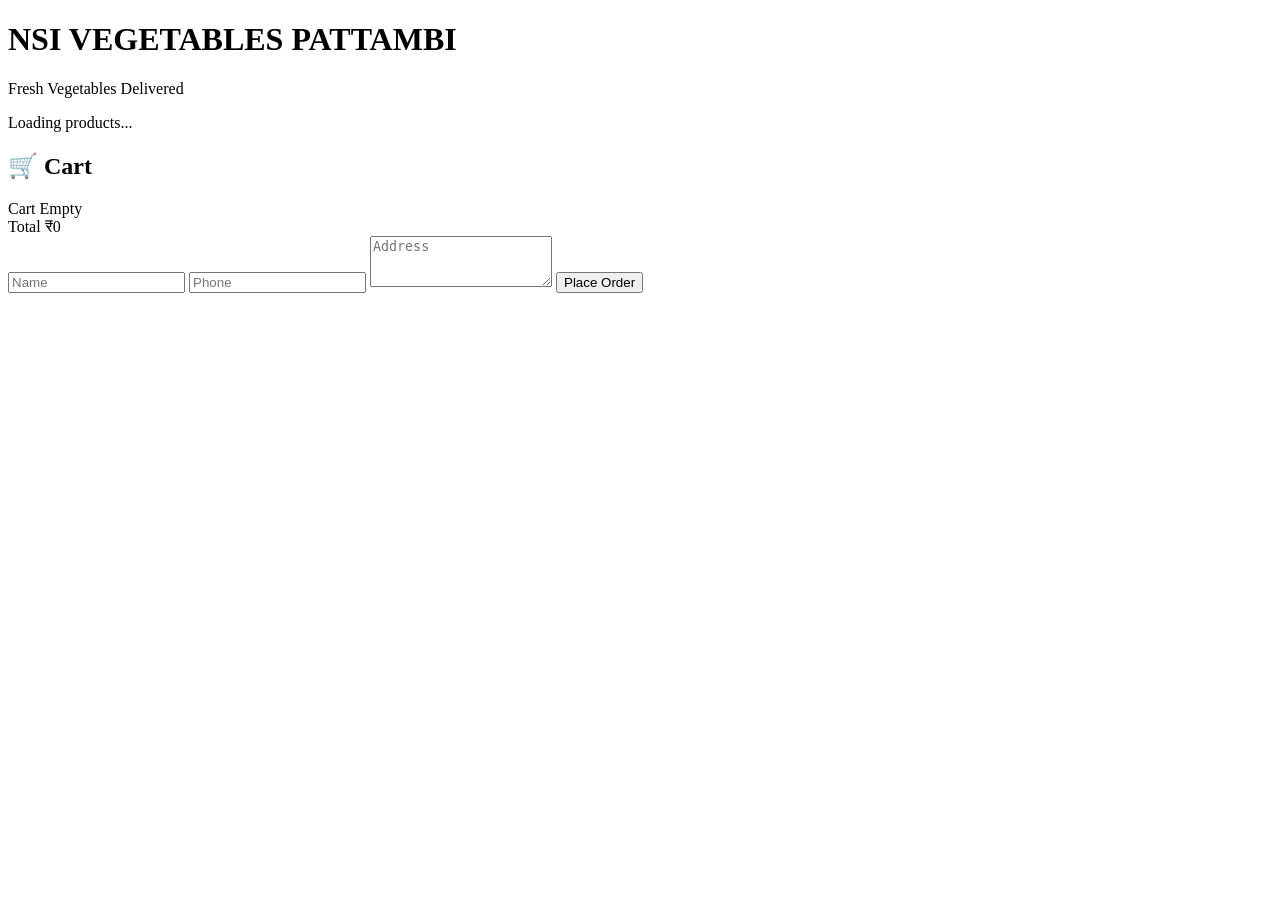
==== index.html @ 3c938698 "Update index.html" ====
<!DOCTYPE html>
<html lang="ml">
<head>
    <meta charset="UTF-8">
    <meta name="viewport" content="width=device-width, initial-scale=1.0">
    <title>NSI VEGETABLES</title>
    <link rel="stylesheet" href="style.css">
</head>
<body>

    <div class="header">
        <h1>NSI VEGETABLES PATTAMBI</h1>
        <p>Fresh Vegetables Delivered</p>
    </div>

    <div class="container">
        <div class="products-section">
            <div id="products">Loading products...</div>
        </div>

        <div class="cart-section">
            <h2>🛒 Cart</h2>
            <div id="cart-items">Cart Empty</div>
            <div class="cart-total" id="cart-total">Total ₹0</div>

            <div class="order-form">
                <input type="text" id="cust-name" placeholder="Name" required>
                <input type="tel" id="cust-phone" placeholder="Phone" required>
                <textarea id="cust-address" placeholder="Address" rows="3" required></textarea>
                <button type="button" onclick="sendWhatsAppOrder()">Place Order</button>
            </div>
        </div>
    </div>

    <script src="script.js"></script>
</body>
</html>
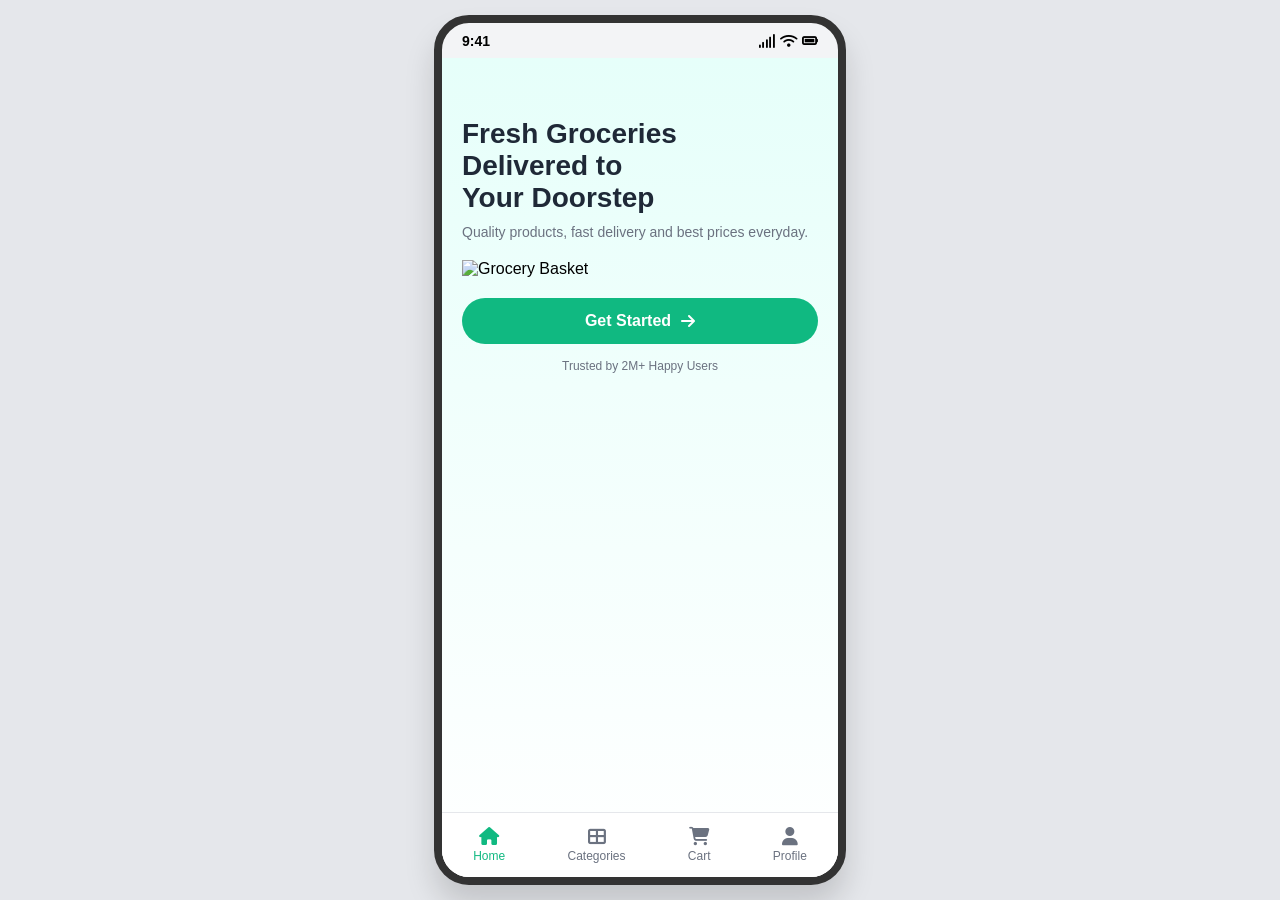
==== commit 85419d64: "Update index.html" ====
--- a/index.html
+++ b/index.html
@@ -1,37 +1,446 @@
 <!DOCTYPE html>
-<html lang="ml">
+<html lang="en">
 <head>
     <meta charset="UTF-8">
     <meta name="viewport" content="width=device-width, initial-scale=1.0">
-    <title>NSI VEGETABLES</title>
-    <link rel="stylesheet" href="style.css">
+    <title>Fresh Mart - Groceries Delivered</title>
+    <link rel="stylesheet" href="https://cdnjs.cloudflare.com/ajax/libs/font-awesome/6.4.0/css/all.min.css">
+    <style>
+        :root {
+            --primary-color: #10b981;
+            --primary-dark: #059669;
+            --bg-light: #f3f4f6;
+            --card-bg: #ffffff;
+            --text-main: #1f2937;
+            --text-sub: #6b7280;
+        }
+
+        * {
+            margin: 0;
+            padding: 0;
+            box-sizing: border-box;
+            font-family: 'Segoe UI', Roboto, Helvetica, Arial, sans-serif;
+        }
+
+        body {
+            background-color: #e5e7eb;
+            display: flex;
+            justify-content: center;
+            align-items: center;
+            min-height: 100vh;
+        }
+
+        .mobile-container {
+            width: 100%;
+            max-width: 412px;
+            height: 870px;
+            background-color: var(--bg-light);
+            border-radius: 35px;
+            box-shadow: 0 20px 30px rgba(0,0,0,0.15);
+            overflow: hidden;
+            position: relative;
+            display: flex;
+            flex-direction: column;
+            border: 8px solid #333;
+        }
+
+        /* Top Status Bar */
+        .status-bar {
+            height: 35px;
+            padding: 0 20px;
+            display: flex;
+            justify-content: space-between;
+            align-items: center;
+            font-size: 14px;
+            font-weight: 600;
+            background: transparent;
+            z-index: 100;
+        }
+
+        .screen {
+            display: none;
+            flex: 1;
+            overflow-y: auto;
+            padding-bottom: 70px;
+        }
+
+        .screen.active {
+            display: block;
+        }
+
+        /* Bottom Navigation Bar */
+        .bottom-nav {
+            position: absolute;
+            bottom: 0;
+            width: 100%;
+            height: 65px;
+            background-color: #ffffff;
+            display: flex;
+            justify-content: space-around;
+            align-items: center;
+            border-top: 1px solid #e5e7eb;
+            z-index: 10;
+        }
+
+        .nav-item {
+            display: flex;
+            flex-direction: column;
+            align-items: center;
+            color: var(--text-sub);
+            text-decoration: none;
+            font-size: 12px;
+            cursor: pointer;
+        }
+
+        .nav-item i {
+            font-size: 18px;
+            margin-bottom: 3px;
+        }
+
+        .nav-item.active {
+            color: var(--primary-color);
+        }
+
+        /* Buttons & Components */
+        .btn-primary {
+            background-color: var(--primary-color);
+            color: white;
+            border: none;
+            padding: 14px;
+            border-radius: 25px;
+            width: 100%;
+            font-size: 16px;
+            font-weight: 600;
+            cursor: pointer;
+            display: flex;
+            justify-content: center;
+            align-items: center;
+            gap: 10px;
+        }
+
+        .btn-primary:hover {
+            background-color: var(--primary-dark);
+        }
+
+        /* PAGE 1: Welcome */
+        #p1-welcome {
+            background: linear-gradient(180deg, #e6fffa 0%, #ffffff 100%);
+            padding: 20px;
+            text-align: left;
+        }
+        .hero-img {
+            width: 100%;
+            height: 280px;
+            object-fit: contain;
+            margin: 20px 0;
+        }
+
+        /* PAGE 2: Home/Shop */
+        .header-location {
+            padding: 10px 20px;
+            display: flex;
+            justify-content: space-between;
+            align-items: center;
+            font-size: 13px;
+        }
+        .search-box {
+            margin: 10px 20px;
+            padding: 10px 15px;
+            background: #fff;
+            border-radius: 12px;
+            display: flex;
+            align-items: center;
+            gap: 10px;
+            box-shadow: 0 2px 5px rgba(0,0,0,0.05);
+        }
+        .search-box input {
+            border: none;
+            outline: none;
+            width: 100%;
+        }
+        .banner {
+            margin: 10px 20px;
+            background: #d1fae5;
+            border-radius: 15px;
+            padding: 15px;
+            display: flex;
+            justify-content: space-between;
+            align-items: center;
+        }
+        .grid-categories {
+            display: grid;
+            grid-template-columns: repeat(4, 1fr);
+            gap: 10px;
+            padding: 10px 20px;
+            text-align: center;
+            font-size: 12px;
+        }
+        .cat-card {
+            background: #fff;
+            padding: 10px;
+            border-radius: 12px;
+        }
+        .products-horizontal {
+            display: flex;
+            gap: 15px;
+            padding: 10px 20px;
+            overflow-x: auto;
+        }
+        .product-card {
+            min-width: 110px;
+            background: #fff;
+            padding: 10px;
+            border-radius: 12px;
+            position: relative;
+        }
+
+        /* PAGE 3: Categories */
+        .category-list-item {
+            background: #fff;
+            margin: 10px 20px;
+            padding: 15px;
+            border-radius: 12px;
+            display: flex;
+            justify-content: space-between;
+            align-items: center;
+        }
+
+        /* PAGE 4: Details */
+        .details-img {
+            width: 100%;
+            height: 200px;
+            object-fit: contain;
+            background: #fff;
+        }
+
+        /* PAGE 5: Cart */
+        .cart-item {
+            background: #fff;
+            margin: 10px 20px;
+            padding: 12px;
+            border-radius: 12px;
+            display: flex;
+            align-items: center;
+            justify-content: space-between;
+        }
+        .qty-btn {
+            background: #e5e7eb;
+            border: none;
+            width: 25px;
+            height: 25px;
+            border-radius: 5px;
+            cursor: pointer;
+        }
+
+        /* PAGE 6: Checkout */
+        .checkout-section {
+            background: #fff;
+            margin: 10px 20px;
+            padding: 15px;
+            border-radius: 12px;
+        }
+    </style>
 </head>
 <body>
 
-    <div class="header">
-        <h1>NSI VEGETABLES PATTAMBI</h1>
-        <p>Fresh Vegetables Delivered</p>
-    </div>
-
-    <div class="container">
-        <div class="products-section">
-            <div id="products">Loading products...</div>
-        </div>
-
-        <div class="cart-section">
-            <h2>🛒 Cart</h2>
-            <div id="cart-items">Cart Empty</div>
-            <div class="cart-total" id="cart-total">Total ₹0</div>
-
-            <div class="order-form">
-                <input type="text" id="cust-name" placeholder="Name" required>
-                <input type="tel" id="cust-phone" placeholder="Phone" required>
-                <textarea id="cust-address" placeholder="Address" rows="3" required></textarea>
-                <button type="button" onclick="sendWhatsAppOrder()">Place Order</button>
-            </div>
-        </div>
-    </div>
-
-    <script src="script.js"></script>
+<div class="mobile-container">
+    <!-- Status Bar -->
+    <div class="status-bar">
+        <span>9:41</span>
+        <div>
+            <i class="fas fa-signal"></i>
+            <i class="fas fa-wifi"></i>
+            <i class="fas fa-battery-full"></i>
+        </div>
+    </div>
+
+    <!-- Page 1: Welcome/Landing -->
+    <div id="p1-welcome" class="screen active">
+        <div style="padding-top: 40px;">
+            <h1 style="font-size: 28px; color: var(--text-main);">Fresh Groceries<br>Delivered to<br>Your Doorstep</h1>
+            <p style="color: var(--text-sub); margin-top: 10px; font-size: 14px;">Quality products, fast delivery and best prices everyday.</p>
+        </div>
+        <!-- Replace src with your image URL -->
+        <img src="https://via.placeholder.com/250x250?text=Grocery+Basket" alt="Grocery Basket" class="hero-img">
+        <button class="btn-primary" onclick="showScreen('p2-home')">
+            Get Started <i class="fas fa-arrow-right"></i>
+        </button>
+        <div style="text-align: center; margin-top: 15px; font-size: 12px; color: var(--text-sub);">
+            Trusted by 2M+ Happy Users
+        </div>
+    </div>
+
+    <!-- Page 2: Home Screen -->
+    <div id="p2-home" class="screen">
+        <div class="header-location">
+            <div><i class="fas fa-map-marker-alt" style="color: var(--primary-color);"></i> Deliver to: <b>Home - 123 Green St</b></div>
+            <i class="far fa-bell"></i>
+        </div>
+        <div class="search-box">
+            <i class="fas fa-search" style="color: #9ca3af;"></i>
+            <input type="text" placeholder="Search for products...">
+        </div>
+        <div class="banner">
+            <div>
+                <h3 style="color: #065f46;">Fresh Vegetables</h3>
+                <p style="font-size: 12px; color: #047857;">Up to 30% Off</p>
+                <button style="background: var(--primary-color); color: #fff; border:none; padding: 5px 10px; border-radius: 5px; margin-top: 5px; font-size: 11px;">Shop Now</button>
+            </div>
+            <img src="https://via.placeholder.com/80?text=Veggies" style="border-radius: 10px;">
+        </div>
+        <div class="grid-categories">
+            <div class="cat-card"><i class="fas fa-apple-alt" style="color: #ef4444; font-size: 20px;"></i><br>Fruits</div>
+            <div class="cat-card"><i class="fas fa-carrot" style="color: #f97316; font-size: 20px;"></i><br>Vegetables</div>
+            <div class="cat-card"><i class="fas fa-cheese" style="color: #eab308; font-size: 20px;"></i><br>Dairy</div>
+            <div class="cat-card"><i class="fas fa-wine-bottle" style="color: #3b82f6; font-size: 20px;"></i><br>Beverages</div>
+        </div>
+        <div style="padding: 10px 20px; font-weight: bold; display: flex; justify-content: space-between;">
+            Flash Deals <span>02 : 45 : 30</span>
+        </div>
+        <div class="products-horizontal">
+            <div class="product-card" onclick="showScreen('p4-details')">
+                <img src="https://via.placeholder.com/60?text=Avocado" width="100%">
+                <p style="font-size: 12px; font-weight: bold;">Avocado</p>
+                <p style="font-size: 11px; color: var(--primary-color);">$3.45</p>
+            </div>
+            <div class="product-card">
+                <img src="https://via.placeholder.com/60?text=Banana" width="100%">
+                <p style="font-size: 12px; font-weight: bold;">Banana</p>
+                <p style="font-size: 11px; color: var(--primary-color);">$1.25</p>
+            </div>
+            <div class="product-card">
+                <img src="https://via.placeholder.com/60?text=Apple" width="100%">
+                <p style="font-size: 12px; font-weight: bold;">Red Apple</p>
+                <p style="font-size: 11px; color: var(--primary-color);">$2.45</p>
+            </div>
+        </div>
+    </div>
+
+    <!-- Page 3: Categories -->
+    <div id="p3-categories" class="screen">
+        <h3 style="padding: 15px 20px; text-align: center;">Categories</h3>
+        <div class="banner">
+            <div>
+                <h4>Big Savings</h4>
+                <p style="font-size: 11px;">On Everyday Essentials</p>
+            </div>
+        </div>
+        <div class="category-list-item">
+            <div><b>Fruits & Vegetables</b><br><small style="color: #6b7280;">120+ Items</small></div>
+            <i class="fas fa-chevron-right"></i>
+        </div>
+        <div class="category-list-item">
+            <div><b>Dairy & Eggs</b><br><small style="color: #6b7280;">85+ Items</small></div>
+            <i class="fas fa-chevron-right"></i>
+        </div>
+        <div class="category-list-item">
+            <div><b>Snacks & Munchies</b><br><small style="color: #6b7280;">150+ Items</small></div>
+            <i class="fas fa-chevron-right"></i>
+        </div>
+        <div class="category-list-item">
+            <div><b>Beverages</b><br><small style="color: #6b7280;">60+ Items</small></div>
+            <i class="fas fa-chevron-right"></i>
+        </div>
+    </div>
+
+    <!-- Page 4: Product Details -->
+    <div id="p4-details" class="screen">
+        <div style="padding: 15px; display: flex; justify-content: space-between;">
+            <i class="fas fa-arrow-left" onclick="showScreen('p2-home')" style="cursor: pointer;"></i>
+            <b>Product Details</b>
+            <i class="far fa-heart"></i>
+        </div>
+        <img src="https://via.placeholder.com/200?text=Fresh+Avocado" class="details-img">
+        <div style="padding: 20px;">
+            <h2>Fresh Avocado</h2>
+            <p style="color: #6b7280; font-size: 12px;">1kg</p>
+            <h2 style="color: var(--primary-color); margin: 10px 0;">$3.45 <span style="text-decoration: line-through; color: #9ca3af; font-size: 14px;">$4.20</span> <span style="font-size: 12px; color: red;">18% OFF</span></h2>
+            <p style="font-size: 13px; color: #4b5563;">Creamy, nutritious and perfectly ripe avocados.</p>
+            
+            <div style="margin-top: 30px; display: flex; gap: 15px;">
+                <div style="display: flex; align-items: center; gap: 10px; background: #e5e7eb; padding: 10px; border-radius: 10px;">
+                    <button class="qty-btn">-</button>
+                    <span>1</span>
+                    <button class="qty-btn">+</button>
+                </div>
+                <button class="btn-primary" onclick="showScreen('p5-cart')">Add to Cart</button>
+            </div>
+        </div>
+    </div>
+
+    <!-- Page 5: My Cart -->
+    <div id="p5-cart" class="screen">
+        <h3 style="padding: 15px 20px; text-align: center;">My Cart</h3>
+        <div class="cart-item">
+            <div><b>Banana</b><br><small>$1.25</small></div>
+            <div><button class="qty-btn">-</button> 1 <button class="qty-btn">+</button></div>
+        </div>
+        <div class="cart-item">
+            <div><b>Milk Full Cream</b><br><small>$1.80</small></div>
+            <div><button class="qty-btn">-</button> 1 <button class="qty-btn">+</button></div>
+        </div>
+        <div class="cart-item">
+            <div><b>Whole Wheat Bread</b><br><small>$2.25</small></div>
+            <div><button class="qty-btn">-</button> 1 <button class="qty-btn">+</button></div>
+        </div>
+        <div style="padding: 20px; margin-top: 30px;">
+            <div style="display: flex; justify-content: space-between; margin-bottom: 5px;"><span>Subtotal</span><span>$5.30</span></div>
+            <div style="display: flex; justify-content: space-between; margin-bottom: 5px;"><span>Delivery Fee</span><span>$1.00</span></div>
+            <hr style="margin: 10px 0;">
+            <div style="display: flex; justify-content: space-between; font-weight: bold; margin-bottom: 20px;"><span>Total</span><span>$6.30</span></div>
+            <button class="btn-primary" onclick="showScreen('p6-checkout')">Proceed to Checkout</button>
+        </div>
+    </div>
+
+    <!-- Page 6: Checkout -->
+    <div id="p6-checkout" class="screen">
+        <h3 style="padding: 15px 20px; text-align: center;">Checkout</h3>
+        <div class="checkout-section">
+            <p style="font-size: 12px; color: #6b7280;">Delivery Address</p>
+            <b>Home</b>
+            <p style="font-size: 12px; color: #4b5563;">123 Green Street, Green City, GC 12345</p>
+        </div>
+        <div class="checkout-section">
+            <p style="font-size: 12px; color: #6b7280;">Payment Method</p>
+            <p><b><i class="fab fa-cc-visa"></i> **** **** **** 4242</b></p>
+        </div>
+        <div style="padding: 20px; margin-top: 40px;">
+            <div style="display: flex; justify-content: space-between; font-weight: bold; margin-bottom: 15px;">
+                <span>Total Amount</span>
+                <span>$6.30</span>
+            </div>
+            <button class="btn-primary" onclick="alert('Order Placed Successfully!')">Place Order</button>
+        </div>
+    </div>
+
+    <!-- Bottom Navigation -->
+    <div class="bottom-nav">
+        <div class="nav-item active" onclick="showScreen('p2-home')">
+            <i class="fas fa-home"></i>
+            <span>Home</span>
+        </div>
+        <div class="nav-item" onclick="showScreen('p3-categories')">
+            <i class="fas fa-th-large"></i>
+            <span>Categories</span>
+        </div>
+        <div class="nav-item" onclick="showScreen('p5-cart')">
+            <i class="fas fa-shopping-cart"></i>
+            <span>Cart</span>
+        </div>
+        <div class="nav-item" onclick="showScreen('p6-checkout')">
+            <i class="fas fa-user"></i>
+            <span>Profile</span>
+        </div>
+    </div>
+</div>
+
+<script>
+    function showScreen(screenId) {
+        const screens = document.querySelectorAll('.screen');
+        screens.forEach(screen => screen.classList.remove('active'));
+        document.getElementById(screenId).classList.add('active');
+    }
+</script>
+
 </body>
 </html>
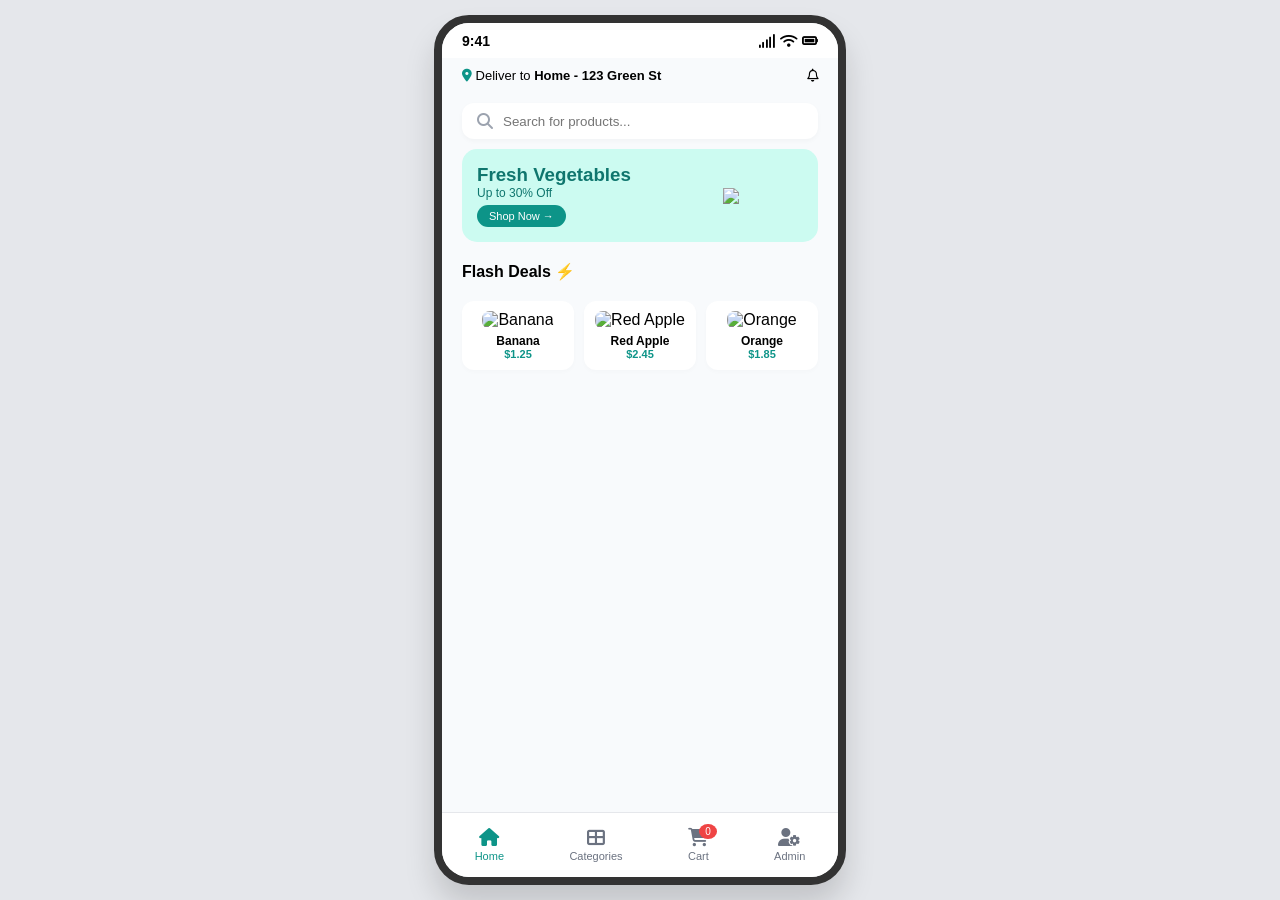
==== commit 8530408f: "Update index.html" ====
--- a/index.html
+++ b/index.html
@@ -3,12 +3,12 @@
 <head>
     <meta charset="UTF-8">
     <meta name="viewport" content="width=device-width, initial-scale=1.0">
-    <title>Fresh Mart - Groceries Delivered</title>
+    <title>Fresh Mart - Online Grocery Store</title>
     <link rel="stylesheet" href="https://cdnjs.cloudflare.com/ajax/libs/font-awesome/6.4.0/css/all.min.css">
     <style>
         :root {
-            --primary-color: #10b981;
-            --primary-dark: #059669;
+            --primary-color: #0d9488;
+            --primary-dark: #0f766e;
             --bg-light: #f3f4f6;
             --card-bg: #ffffff;
             --text-main: #1f2937;
@@ -19,7 +19,7 @@
             margin: 0;
             padding: 0;
             box-sizing: border-box;
-            font-family: 'Segoe UI', Roboto, Helvetica, Arial, sans-serif;
+            font-family: -apple-system, BlinkMacSystemFont, "Segoe UI", Roboto, Helvetica, Arial, sans-serif;
         }
 
         body {
@@ -34,7 +34,7 @@
             width: 100%;
             max-width: 412px;
             height: 870px;
-            background-color: var(--bg-light);
+            background-color: #f8fafc;
             border-radius: 35px;
             box-shadow: 0 20px 30px rgba(0,0,0,0.15);
             overflow: hidden;
@@ -53,8 +53,8 @@
             align-items: center;
             font-size: 14px;
             font-weight: 600;
-            background: transparent;
             z-index: 100;
+            background: #fff;
         }
 
         .screen {
@@ -88,7 +88,7 @@
             align-items: center;
             color: var(--text-sub);
             text-decoration: none;
-            font-size: 12px;
+            font-size: 11px;
             cursor: pointer;
         }
 
@@ -101,7 +101,17 @@
             color: var(--primary-color);
         }
 
-        /* Buttons & Components */
+        .cart-badge {
+            position: absolute;
+            top: -5px;
+            right: -8px;
+            background: #ef4444;
+            color: white;
+            border-radius: 50%;
+            padding: 2px 6px;
+            font-size: 10px;
+        }
+
         .btn-primary {
             background-color: var(--primary-color);
             color: white;
@@ -118,24 +128,7 @@
             gap: 10px;
         }
 
-        .btn-primary:hover {
-            background-color: var(--primary-dark);
-        }
-
-        /* PAGE 1: Welcome */
-        #p1-welcome {
-            background: linear-gradient(180deg, #e6fffa 0%, #ffffff 100%);
-            padding: 20px;
-            text-align: left;
-        }
-        .hero-img {
-            width: 100%;
-            height: 280px;
-            object-fit: contain;
-            margin: 20px 0;
-        }
-
-        /* PAGE 2: Home/Shop */
+        /* Home Page Elements */
         .header-location {
             padding: 10px 20px;
             display: flex;
@@ -151,7 +144,7 @@
             display: flex;
             align-items: center;
             gap: 10px;
-            box-shadow: 0 2px 5px rgba(0,0,0,0.05);
+            box-shadow: 0 2px 5px rgba(0,0,0,0.03);
         }
         .search-box input {
             border: none;
@@ -160,84 +153,63 @@
         }
         .banner {
             margin: 10px 20px;
-            background: #d1fae5;
+            background: #ccfbf1;
             border-radius: 15px;
             padding: 15px;
             display: flex;
             justify-content: space-between;
             align-items: center;
         }
-        .grid-categories {
+        .products-grid {
             display: grid;
-            grid-template-columns: repeat(4, 1fr);
+            grid-template-columns: repeat(3, 1fr);
             gap: 10px;
             padding: 10px 20px;
-            text-align: center;
-            font-size: 12px;
-        }
-        .cat-card {
+        }
+        .product-card {
             background: #fff;
             padding: 10px;
             border-radius: 12px;
-        }
-        .products-horizontal {
-            display: flex;
-            gap: 15px;
-            padding: 10px 20px;
-            overflow-x: auto;
-        }
-        .product-card {
-            min-width: 110px;
-            background: #fff;
-            padding: 10px;
-            border-radius: 12px;
+            text-align: center;
+            box-shadow: 0 2px 5px rgba(0,0,0,0.02);
             position: relative;
         }
-
-        /* PAGE 3: Categories */
-        .category-list-item {
-            background: #fff;
-            margin: 10px 20px;
-            padding: 15px;
-            border-radius: 12px;
-            display: flex;
-            justify-content: space-between;
-            align-items: center;
-        }
-
-        /* PAGE 4: Details */
-        .details-img {
-            width: 100%;
-            height: 200px;
+        .product-card img {
+            width: 100%;
+            height: 70px;
             object-fit: contain;
-            background: #fff;
-        }
-
-        /* PAGE 5: Cart */
-        .cart-item {
+            border-radius: 8px;
+        }
+
+        /* Categories Page */
+        .cat-item {
             background: #fff;
             margin: 10px 20px;
             padding: 12px;
             border-radius: 12px;
             display: flex;
             align-items: center;
-            justify-content: space-between;
-        }
-        .qty-btn {
-            background: #e5e7eb;
-            border: none;
-            width: 25px;
-            height: 25px;
-            border-radius: 5px;
-            cursor: pointer;
-        }
-
-        /* PAGE 6: Checkout */
-        .checkout-section {
-            background: #fff;
-            margin: 10px 20px;
-            padding: 15px;
+            gap: 15px;
+        }
+        .cat-item img {
+            width: 50px;
+            height: 50px;
+            object-fit: contain;
+        }
+
+        /* Admin Styles */
+        .admin-form {
+            padding: 20px;
+            background: #fff;
+            margin: 15px;
             border-radius: 12px;
+        }
+        .admin-form input, .admin-form select {
+            width: 100%;
+            padding: 10px;
+            margin: 8px 0;
+            border: 1px solid #ccc;
+            border-radius: 6px;
         }
     </style>
 </head>
@@ -254,26 +226,10 @@
         </div>
     </div>
 
-    <!-- Page 1: Welcome/Landing -->
-    <div id="p1-welcome" class="screen active">
-        <div style="padding-top: 40px;">
-            <h1 style="font-size: 28px; color: var(--text-main);">Fresh Groceries<br>Delivered to<br>Your Doorstep</h1>
-            <p style="color: var(--text-sub); margin-top: 10px; font-size: 14px;">Quality products, fast delivery and best prices everyday.</p>
-        </div>
-        <!-- Replace src with your image URL -->
-        <img src="https://via.placeholder.com/250x250?text=Grocery+Basket" alt="Grocery Basket" class="hero-img">
-        <button class="btn-primary" onclick="showScreen('p2-home')">
-            Get Started <i class="fas fa-arrow-right"></i>
-        </button>
-        <div style="text-align: center; margin-top: 15px; font-size: 12px; color: var(--text-sub);">
-            Trusted by 2M+ Happy Users
-        </div>
-    </div>
-
-    <!-- Page 2: Home Screen -->
-    <div id="p2-home" class="screen">
+    <!-- HOME PAGE -->
+    <div id="p-home" class="screen active">
         <div class="header-location">
-            <div><i class="fas fa-map-marker-alt" style="color: var(--primary-color);"></i> Deliver to: <b>Home - 123 Green St</b></div>
+            <div><i class="fas fa-map-marker-alt" style="color: var(--primary-color);"></i> Deliver to <b>Home - 123 Green St</b></div>
             <i class="far fa-bell"></i>
         </div>
         <div class="search-box">
@@ -282,164 +238,145 @@
         </div>
         <div class="banner">
             <div>
-                <h3 style="color: #065f46;">Fresh Vegetables</h3>
-                <p style="font-size: 12px; color: #047857;">Up to 30% Off</p>
-                <button style="background: var(--primary-color); color: #fff; border:none; padding: 5px 10px; border-radius: 5px; margin-top: 5px; font-size: 11px;">Shop Now</button>
+                <h3 style="color: #0f766e;">Fresh Vegetables</h3>
+                <p style="font-size: 12px; color: #0f766e;">Up to 30% Off</p>
+                <button style="background: var(--primary-color); color: #fff; border:none; padding: 5px 12px; border-radius: 15px; margin-top: 5px; font-size: 11px;">Shop Now →</button>
             </div>
-            <img src="https://via.placeholder.com/80?text=Veggies" style="border-radius: 10px;">
-        </div>
-        <div class="grid-categories">
-            <div class="cat-card"><i class="fas fa-apple-alt" style="color: #ef4444; font-size: 20px;"></i><br>Fruits</div>
-            <div class="cat-card"><i class="fas fa-carrot" style="color: #f97316; font-size: 20px;"></i><br>Vegetables</div>
-            <div class="cat-card"><i class="fas fa-cheese" style="color: #eab308; font-size: 20px;"></i><br>Dairy</div>
-            <div class="cat-card"><i class="fas fa-wine-bottle" style="color: #3b82f6; font-size: 20px;"></i><br>Beverages</div>
-        </div>
-        <div style="padding: 10px 20px; font-weight: bold; display: flex; justify-content: space-between;">
-            Flash Deals <span>02 : 45 : 30</span>
-        </div>
-        <div class="products-horizontal">
-            <div class="product-card" onclick="showScreen('p4-details')">
-                <img src="https://via.placeholder.com/60?text=Avocado" width="100%">
-                <p style="font-size: 12px; font-weight: bold;">Avocado</p>
-                <p style="font-size: 11px; color: var(--primary-color);">$3.45</p>
+            <img src="https://cdn-icons-png.flaticon.com/512/2153/2153788.png" width="80">
+        </div>
+
+        <div style="padding: 10px 20px; font-weight: bold;">Flash Deals ⚡</div>
+        <div class="products-grid" id="products-list">
+            <!-- Dynamic Products will load here from Admin/JS -->
+        </div>
+    </div>
+
+    <!-- CATEGORIES PAGE -->
+    <div id="p-categories" class="screen">
+        <h3 style="padding: 15px 20px; text-align: center;">Categories</h3>
+        <div class="cat-item">
+            <img src="https://cdn-icons-png.flaticon.com/512/1625/1625048.png">
+            <div>
+                <b>Fruits & Vegetables</b><br>
+                <small style="color: var(--text-sub);">Fresh and Organic</small>
             </div>
-            <div class="product-card">
-                <img src="https://via.placeholder.com/60?text=Banana" width="100%">
-                <p style="font-size: 12px; font-weight: bold;">Banana</p>
-                <p style="font-size: 11px; color: var(--primary-color);">$1.25</p>
+        </div>
+        <div class="cat-item">
+            <img src="https://cdn-icons-png.flaticon.com/512/3050/3050158.png">
+            <div>
+                <b>Dairy & Eggs</b><br>
+                <small style="color: var(--text-sub);">Fresh Products</small>
             </div>
-            <div class="product-card">
-                <img src="https://via.placeholder.com/60?text=Apple" width="100%">
-                <p style="font-size: 12px; font-weight: bold;">Red Apple</p>
-                <p style="font-size: 11px; color: var(--primary-color);">$2.45</p>
-            </div>
-        </div>
-    </div>
-
-    <!-- Page 3: Categories -->
-    <div id="p3-categories" class="screen">
-        <h3 style="padding: 15px 20px; text-align: center;">Categories</h3>
-        <div class="banner">
-            <div>
-                <h4>Big Savings</h4>
-                <p style="font-size: 11px;">On Everyday Essentials</p>
-            </div>
-        </div>
-        <div class="category-list-item">
-            <div><b>Fruits & Vegetables</b><br><small style="color: #6b7280;">120+ Items</small></div>
-            <i class="fas fa-chevron-right"></i>
-        </div>
-        <div class="category-list-item">
-            <div><b>Dairy & Eggs</b><br><small style="color: #6b7280;">85+ Items</small></div>
-            <i class="fas fa-chevron-right"></i>
-        </div>
-        <div class="category-list-item">
-            <div><b>Snacks & Munchies</b><br><small style="color: #6b7280;">150+ Items</small></div>
-            <i class="fas fa-chevron-right"></i>
-        </div>
-        <div class="category-list-item">
-            <div><b>Beverages</b><br><small style="color: #6b7280;">60+ Items</small></div>
-            <i class="fas fa-chevron-right"></i>
-        </div>
-    </div>
-
-    <!-- Page 4: Product Details -->
-    <div id="p4-details" class="screen">
-        <div style="padding: 15px; display: flex; justify-content: space-between;">
-            <i class="fas fa-arrow-left" onclick="showScreen('p2-home')" style="cursor: pointer;"></i>
-            <b>Product Details</b>
-            <i class="far fa-heart"></i>
-        </div>
-        <img src="https://via.placeholder.com/200?text=Fresh+Avocado" class="details-img">
-        <div style="padding: 20px;">
-            <h2>Fresh Avocado</h2>
-            <p style="color: #6b7280; font-size: 12px;">1kg</p>
-            <h2 style="color: var(--primary-color); margin: 10px 0;">$3.45 <span style="text-decoration: line-through; color: #9ca3af; font-size: 14px;">$4.20</span> <span style="font-size: 12px; color: red;">18% OFF</span></h2>
-            <p style="font-size: 13px; color: #4b5563;">Creamy, nutritious and perfectly ripe avocados.</p>
-            
-            <div style="margin-top: 30px; display: flex; gap: 15px;">
-                <div style="display: flex; align-items: center; gap: 10px; background: #e5e7eb; padding: 10px; border-radius: 10px;">
-                    <button class="qty-btn">-</button>
-                    <span>1</span>
-                    <button class="qty-btn">+</button>
-                </div>
-                <button class="btn-primary" onclick="showScreen('p5-cart')">Add to Cart</button>
-            </div>
-        </div>
-    </div>
-
-    <!-- Page 5: My Cart -->
-    <div id="p5-cart" class="screen">
+        </div>
+    </div>
+
+    <!-- CART PAGE -->
+    <div id="p-cart" class="screen">
         <h3 style="padding: 15px 20px; text-align: center;">My Cart</h3>
-        <div class="cart-item">
-            <div><b>Banana</b><br><small>$1.25</small></div>
-            <div><button class="qty-btn">-</button> 1 <button class="qty-btn">+</button></div>
-        </div>
-        <div class="cart-item">
-            <div><b>Milk Full Cream</b><br><small>$1.80</small></div>
-            <div><button class="qty-btn">-</button> 1 <button class="qty-btn">+</button></div>
-        </div>
-        <div class="cart-item">
-            <div><b>Whole Wheat Bread</b><br><small>$2.25</small></div>
-            <div><button class="qty-btn">-</button> 1 <button class="qty-btn">+</button></div>
-        </div>
-        <div style="padding: 20px; margin-top: 30px;">
-            <div style="display: flex; justify-content: space-between; margin-bottom: 5px;"><span>Subtotal</span><span>$5.30</span></div>
-            <div style="display: flex; justify-content: space-between; margin-bottom: 5px;"><span>Delivery Fee</span><span>$1.00</span></div>
-            <hr style="margin: 10px 0;">
-            <div style="display: flex; justify-content: space-between; font-weight: bold; margin-bottom: 20px;"><span>Total</span><span>$6.30</span></div>
-            <button class="btn-primary" onclick="showScreen('p6-checkout')">Proceed to Checkout</button>
-        </div>
-    </div>
-
-    <!-- Page 6: Checkout -->
-    <div id="p6-checkout" class="screen">
-        <h3 style="padding: 15px 20px; text-align: center;">Checkout</h3>
-        <div class="checkout-section">
-            <p style="font-size: 12px; color: #6b7280;">Delivery Address</p>
-            <b>Home</b>
-            <p style="font-size: 12px; color: #4b5563;">123 Green Street, Green City, GC 12345</p>
-        </div>
-        <div class="checkout-section">
-            <p style="font-size: 12px; color: #6b7280;">Payment Method</p>
-            <p><b><i class="fab fa-cc-visa"></i> **** **** **** 4242</b></p>
-        </div>
-        <div style="padding: 20px; margin-top: 40px;">
-            <div style="display: flex; justify-content: space-between; font-weight: bold; margin-bottom: 15px;">
-                <span>Total Amount</span>
-                <span>$6.30</span>
-            </div>
-            <button class="btn-primary" onclick="alert('Order Placed Successfully!')">Place Order</button>
+        <div style="padding: 20px; text-align: center;" id="cart-items">
+            <p>Your cart is empty!</p>
+        </div>
+    </div>
+
+    <!-- ADMIN PANEL (Manage Products & Photos) -->
+    <div id="p-admin" class="screen">
+        <h3 style="padding: 15px 20px; text-align: center;">Admin Panel (Manage Store)</h3>
+        <div class="admin-form">
+            <h4>Add New Product / Change Photo</h4>
+            <input type="text" id="prod-name" placeholder="Product Name (e.g. Avocado)">
+            <input type="text" id="prod-price" placeholder="Price (e.g. $3.45)">
+            <input type="text" id="prod-img" placeholder="Image URL (Image Link)">
+            <button class="btn-primary" onclick="addProduct()" style="margin-top: 10px;">Save Product</button>
         </div>
     </div>
 
     <!-- Bottom Navigation -->
     <div class="bottom-nav">
-        <div class="nav-item active" onclick="showScreen('p2-home')">
+        <div class="nav-item active" onclick="showScreen('p-home', this)">
             <i class="fas fa-home"></i>
             <span>Home</span>
         </div>
-        <div class="nav-item" onclick="showScreen('p3-categories')">
+        <div class="nav-item" onclick="showScreen('p-categories', this)">
             <i class="fas fa-th-large"></i>
             <span>Categories</span>
         </div>
-        <div class="nav-item" onclick="showScreen('p5-cart')">
+        <div class="nav-item" style="position: relative;" onclick="showScreen('p-cart', this)">
             <i class="fas fa-shopping-cart"></i>
+            <span class="cart-badge">0</span>
             <span>Cart</span>
         </div>
-        <div class="nav-item" onclick="showScreen('p6-checkout')">
-            <i class="fas fa-user"></i>
-            <span>Profile</span>
+        <div class="nav-item" onclick="showScreen('p-admin', this)">
+            <i class="fas fa-user-cog"></i>
+            <span>Admin</span>
         </div>
     </div>
 </div>
 
 <script>
-    function showScreen(screenId) {
-        const screens = document.querySelectorAll('.screen');
-        screens.forEach(screen => screen.classList.remove('active'));
+    // Default initial products
+    let defaultProducts = [
+        { name: 'Banana', price: '$1.25', img: 'https://cdn-icons-png.flaticon.com/512/3137/3137044.png' },
+        { name: 'Red Apple', price: '$2.45', img: 'https://cdn-icons-png.flaticon.com/512/415/415733.png' },
+        { name: 'Orange', price: '$1.85', img: 'https://cdn-icons-png.flaticon.com/512/1728/1728729.png' }
+    ];
+
+    // Load products from localStorage or defaults
+    function getProducts() {
+        let stored = localStorage.getItem('freshmart_products');
+        return stored ? JSON.parse(stored) : defaultProducts;
+    }
+
+    // Render Products to Home Screen
+    function renderProducts() {
+        const list = document.getElementById('products-list');
+        list.innerHTML = '';
+        let products = getProducts();
+
+        products.forEach(p => {
+            list.innerHTML += `
+                <div class="product-card">
+                    <img src="${p.img}" alt="${p.name}">
+                    <p style="font-size: 12px; font-weight: bold; margin-top:5px;">${p.name}</p>
+                    <p style="font-size: 11px; color: var(--primary-color); font-weight:600;">${p.price}</p>
+                </div>
+            `;
+        });
+    }
+
+    // Add Product from Admin Panel
+    function addProduct() {
+        let name = document.getElementById('prod-name').value;
+        let price = document.getElementById('prod-price').value;
+        let img = document.getElementById('prod-img').value;
+
+        if(!name || !price || !img) {
+            alert('Please fill all details and Image URL!');
+            return;
+        }
+
+        let products = getProducts();
+        products.push({ name, price, img });
+        localStorage.setItem('freshmart_products', JSON.stringify(products));
+
+        alert('New Product & Photo Added Successfully!');
+        document.getElementById('prod-name').value = '';
+        document.getElementById('prod-price').value = '';
+        document.getElementById('prod-img').value = '';
+
+        renderProducts();
+    }
+
+    // Switch Screens
+    function showScreen(screenId, element) {
+        document.querySelectorAll('.screen').forEach(s => s.classList.remove('active'));
+        document.querySelectorAll('.nav-item').forEach(n => n.classList.remove('active'));
+
         document.getElementById(screenId).classList.add('active');
+        element.classList.add('active');
     }
+
+    // Initial Render
+    renderProducts();
 </script>
 
 </body>
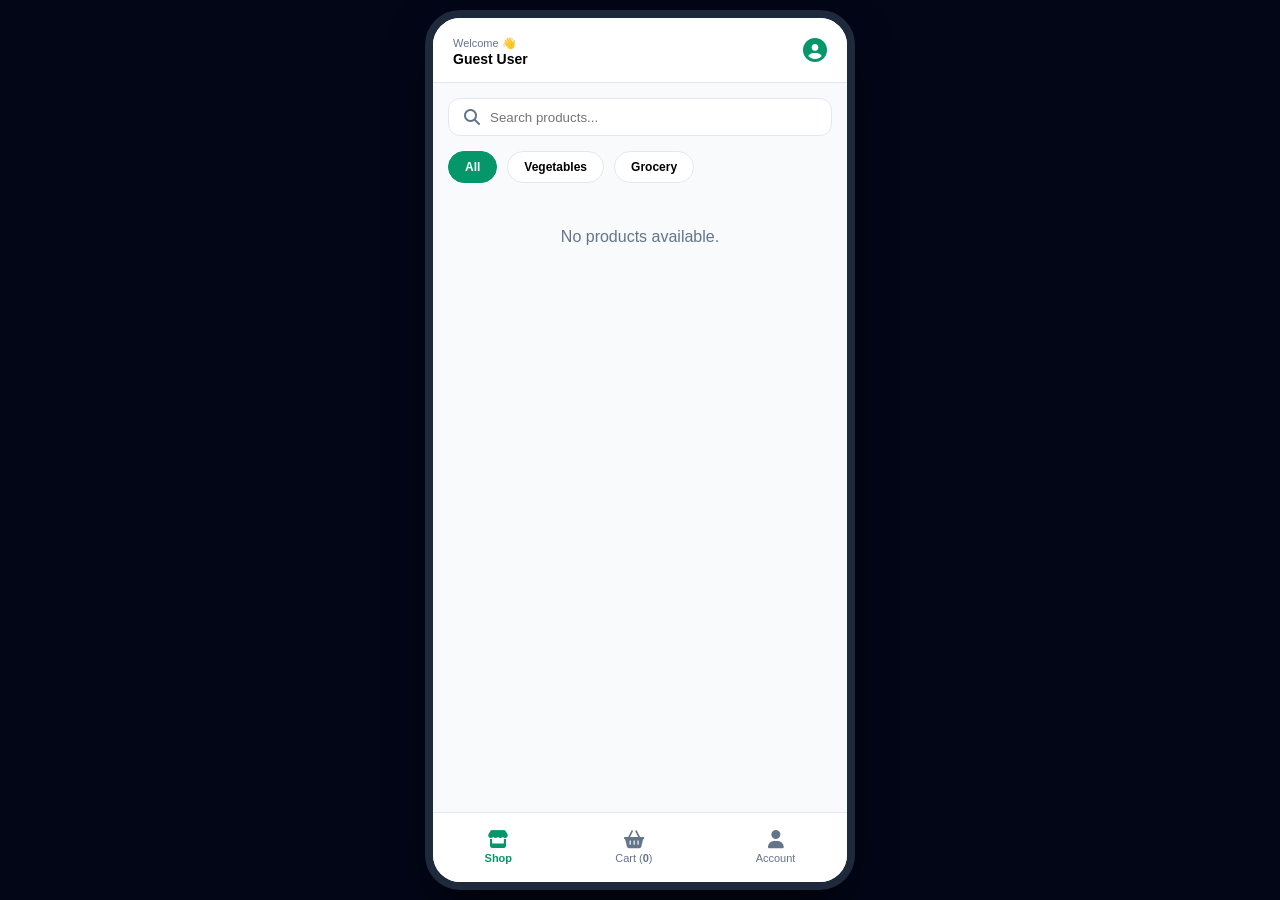
==== commit 21fa2135: "Update index.html" ====
--- a/index.html
+++ b/index.html
@@ -1,383 +1,303 @@
 <!DOCTYPE html>
-<html lang="en">
+<html lang="ml">
 <head>
     <meta charset="UTF-8">
     <meta name="viewport" content="width=device-width, initial-scale=1.0">
-    <title>Fresh Mart - Online Grocery Store</title>
+    <title>Fresh Store - Online Grocery</title>
     <link rel="stylesheet" href="https://cdnjs.cloudflare.com/ajax/libs/font-awesome/6.4.0/css/all.min.css">
     <style>
         :root {
-            --primary-color: #0d9488;
-            --primary-dark: #0f766e;
-            --bg-light: #f3f4f6;
-            --card-bg: #ffffff;
-            --text-main: #1f2937;
-            --text-sub: #6b7280;
-        }
-
-        * {
-            margin: 0;
-            padding: 0;
-            box-sizing: border-box;
-            font-family: -apple-system, BlinkMacSystemFont, "Segoe UI", Roboto, Helvetica, Arial, sans-serif;
-        }
-
-        body {
-            background-color: #e5e7eb;
-            display: flex;
-            justify-content: center;
-            align-items: center;
-            min-height: 100vh;
-        }
-
-        .mobile-container {
-            width: 100%;
-            max-width: 412px;
-            height: 870px;
-            background-color: #f8fafc;
-            border-radius: 35px;
-            box-shadow: 0 20px 30px rgba(0,0,0,0.15);
-            overflow: hidden;
-            position: relative;
-            display: flex;
-            flex-direction: column;
-            border: 8px solid #333;
-        }
-
-        /* Top Status Bar */
-        .status-bar {
-            height: 35px;
-            padding: 0 20px;
-            display: flex;
-            justify-content: space-between;
-            align-items: center;
-            font-size: 14px;
-            font-weight: 600;
-            z-index: 100;
-            background: #fff;
-        }
-
-        .screen {
-            display: none;
-            flex: 1;
-            overflow-y: auto;
-            padding-bottom: 70px;
-        }
-
-        .screen.active {
-            display: block;
-        }
-
-        /* Bottom Navigation Bar */
-        .bottom-nav {
-            position: absolute;
-            bottom: 0;
-            width: 100%;
-            height: 65px;
-            background-color: #ffffff;
-            display: flex;
-            justify-content: space-around;
-            align-items: center;
-            border-top: 1px solid #e5e7eb;
-            z-index: 10;
-        }
-
-        .nav-item {
-            display: flex;
-            flex-direction: column;
-            align-items: center;
-            color: var(--text-sub);
-            text-decoration: none;
-            font-size: 11px;
-            cursor: pointer;
-        }
-
-        .nav-item i {
-            font-size: 18px;
-            margin-bottom: 3px;
-        }
-
-        .nav-item.active {
-            color: var(--primary-color);
-        }
-
-        .cart-badge {
-            position: absolute;
-            top: -5px;
-            right: -8px;
-            background: #ef4444;
-            color: white;
-            border-radius: 50%;
-            padding: 2px 6px;
-            font-size: 10px;
-        }
-
-        .btn-primary {
-            background-color: var(--primary-color);
-            color: white;
-            border: none;
-            padding: 14px;
-            border-radius: 25px;
-            width: 100%;
-            font-size: 16px;
-            font-weight: 600;
-            cursor: pointer;
-            display: flex;
-            justify-content: center;
-            align-items: center;
-            gap: 10px;
-        }
-
-        /* Home Page Elements */
-        .header-location {
-            padding: 10px 20px;
-            display: flex;
-            justify-content: space-between;
-            align-items: center;
-            font-size: 13px;
-        }
-        .search-box {
-            margin: 10px 20px;
-            padding: 10px 15px;
-            background: #fff;
-            border-radius: 12px;
-            display: flex;
-            align-items: center;
-            gap: 10px;
-            box-shadow: 0 2px 5px rgba(0,0,0,0.03);
-        }
-        .search-box input {
-            border: none;
-            outline: none;
-            width: 100%;
-        }
-        .banner {
-            margin: 10px 20px;
-            background: #ccfbf1;
-            border-radius: 15px;
-            padding: 15px;
-            display: flex;
-            justify-content: space-between;
-            align-items: center;
-        }
-        .products-grid {
-            display: grid;
-            grid-template-columns: repeat(3, 1fr);
-            gap: 10px;
-            padding: 10px 20px;
-        }
-        .product-card {
-            background: #fff;
-            padding: 10px;
-            border-radius: 12px;
-            text-align: center;
-            box-shadow: 0 2px 5px rgba(0,0,0,0.02);
-            position: relative;
-        }
-        .product-card img {
-            width: 100%;
-            height: 70px;
-            object-fit: contain;
-            border-radius: 8px;
-        }
-
-        /* Categories Page */
-        .cat-item {
-            background: #fff;
-            margin: 10px 20px;
-            padding: 12px;
-            border-radius: 12px;
-            display: flex;
-            align-items: center;
-            gap: 15px;
-        }
-        .cat-item img {
-            width: 50px;
-            height: 50px;
-            object-fit: contain;
-        }
-
-        /* Admin Styles */
-        .admin-form {
-            padding: 20px;
-            background: #fff;
-            margin: 15px;
-            border-radius: 12px;
-        }
-        .admin-form input, .admin-form select {
-            width: 100%;
-            padding: 10px;
-            margin: 8px 0;
-            border: 1px solid #ccc;
-            border-radius: 6px;
-        }
+            --primary: #059669;
+            --bg: #f8fafc;
+            --card: #ffffff;
+            --text: #0f172a;
+            --subtext: #64748b;
+            --danger: #ef4444;
+        }
+
+        * { margin: 0; padding: 0; box-sizing: border-box; font-family: 'Segoe UI', sans-serif; }
+        body { background-color: #020617; display: flex; justify-content: center; align-items: center; min-height: 100vh; }
+
+        .app-container {
+            width: 100%; max-width: 430px; height: 880px; background-color: var(--bg);
+            border-radius: 35px; box-shadow: 0 25px 50px -12px rgba(0, 0, 0, 0.7);
+            overflow: hidden; position: relative; display: flex; flex-direction: column;
+            border: 8px solid #1e293b;
+        }
+
+        .header { background: #fff; padding: 15px 20px; display: flex; justify-content: space-between; align-items: center; border-bottom: 1px solid #e2e8f0; }
+        .screen { display: none; flex: 1; overflow-y: auto; padding: 15px; padding-bottom: 90px; }
+        .screen.active { display: block; }
+
+        .bottom-nav { position: absolute; bottom: 0; width: 100%; height: 70px; background: #ffffff; display: flex; justify-content: space-around; align-items: center; border-top: 1px solid #e2e8f0; }
+        .nav-item { display: flex; flex-direction: column; align-items: center; color: var(--subtext); font-size: 11px; cursor: pointer; }
+        .nav-item.active { color: var(--primary); font-weight: bold; }
+        .nav-item i { font-size: 18px; margin-bottom: 3px; }
+
+        .search-box { background: #fff; padding: 10px 15px; border-radius: 12px; display: flex; gap: 10px; border: 1px solid #e2e8f0; margin-bottom: 15px; }
+        .search-box input { border: none; outline: none; width: 100%; }
+
+        .category-scroll { display: flex; gap: 10px; overflow-x: auto; padding-bottom: 10px; margin-bottom: 15px; }
+        .cat-chip { background: #fff; padding: 8px 16px; border-radius: 20px; white-space: nowrap; font-size: 12px; font-weight: 600; cursor: pointer; border: 1px solid #e2e8f0; }
+        .cat-chip.active { background: var(--primary); color: white; border-color: var(--primary); }
+
+        .products-grid { display: grid; grid-template-columns: repeat(2, 1fr); gap: 12px; }
+        .product-card { background: #fff; border-radius: 15px; padding: 12px; border: 1px solid #e2e8f0; display: flex; flex-direction: column; justify-content: space-between; }
+        .product-card img { width: 100%; height: 100px; object-fit: contain; margin-bottom: 8px; }
+        
+        .stock-tag { font-size: 10px; font-weight: bold; padding: 2px 6px; border-radius: 4px; display: inline-block; margin-top: 3px; }
+        .in-stock { background: #d1fae5; color: #047857; }
+        .out-stock { background: #fee2e2; color: #b91c1c; }
+
+        .btn-add { background: var(--primary); color: white; border: none; padding: 8px; border-radius: 8px; width: 100%; font-weight: bold; margin-top: 8px; cursor: pointer; }
+        .btn-add:disabled { background: #cbd5e1; cursor: not-allowed; }
+
+        .cart-item { background: #fff; padding: 12px; border-radius: 12px; display: flex; align-items: center; gap: 12px; margin-bottom: 10px; border: 1px solid #e2e8f0; }
+        .qty-btn { background: #f1f5f9; border: none; width: 25px; height: 25px; border-radius: 5px; font-weight: bold; cursor: pointer; }
+        
+        .pay-banner { background: #eff6ff; border: 1px solid #bfdbfe; color: #1e40af; padding: 10px; border-radius: 10px; font-size: 12px; margin-bottom: 15px; }
+        .form-group { margin-bottom: 12px; }
+        .form-group label { display: block; font-size: 12px; font-weight: 600; margin-bottom: 5px; }
+        .form-group input { width: 100%; padding: 10px; border: 1px solid #cbd5e1; border-radius: 8px; outline: none; }
+        .btn-submit { background: var(--primary); color: white; border: none; padding: 12px; border-radius: 10px; width: 100%; font-weight: bold; cursor: pointer; }
     </style>
 </head>
 <body>
 
-<div class="mobile-container">
-    <!-- Status Bar -->
-    <div class="status-bar">
-        <span>9:41</span>
+<div class="app-container">
+    <div class="header">
         <div>
-            <i class="fas fa-signal"></i>
-            <i class="fas fa-wifi"></i>
-            <i class="fas fa-battery-full"></i>
+            <small style="color: var(--subtext); font-size: 11px;">Welcome 👋</small>
+            <b id="user-display-name" style="display: block; font-size: 14px;">Guest User</b>
         </div>
-    </div>
-
-    <!-- HOME PAGE -->
-    <div id="p-home" class="screen active">
-        <div class="header-location">
-            <div><i class="fas fa-map-marker-alt" style="color: var(--primary-color);"></i> Deliver to <b>Home - 123 Green St</b></div>
-            <i class="far fa-bell"></i>
+        <i class="fas fa-user-circle" style="font-size: 24px; color: var(--primary); cursor: pointer;" onclick="showScreen('screen-login')"></i>
+    </div>
+
+    <!-- SHOP SCREEN -->
+    <div id="screen-home" class="screen active">
+        <div class="search-box">
+            <i class="fas fa-search" style="color: var(--subtext);"></i>
+            <input type="text" id="search-input" placeholder="Search products..." onkeyup="filterProducts()">
         </div>
-        <div class="search-box">
-            <i class="fas fa-search" style="color: #9ca3af;"></i>
-            <input type="text" placeholder="Search for products...">
+
+        <div class="category-scroll" id="category-bar"></div>
+        <div class="products-grid" id="products-list"></div>
+    </div>
+
+    <!-- CART SCREEN -->
+    <div id="screen-cart" class="screen">
+        <h3 style="margin-bottom: 15px;">Shopping Cart</h3>
+        <div id="cart-items-container"></div>
+
+        <div id="cart-summary" style="display: none; background: #fff; padding: 15px; border-radius: 15px; border: 1px solid #e2e8f0; margin-top: 15px;">
+            <div style="display: flex; justify-content: space-between; margin-bottom: 8px; font-size: 13px;">
+                <span>Total Amount</span><b id="total-val">₹0</b>
+            </div>
+            <div class="pay-banner">
+                <i class="fas fa-lock"></i> <b>Online Payment Only</b> (COD Disabled)
+            </div>
+            <button class="btn-submit" onclick="processOnlinePayment()">Pay Online & Place Order</button>
         </div>
-        <div class="banner">
-            <div>
-                <h3 style="color: #0f766e;">Fresh Vegetables</h3>
-                <p style="font-size: 12px; color: #0f766e;">Up to 30% Off</p>
-                <button style="background: var(--primary-color); color: #fff; border:none; padding: 5px 12px; border-radius: 15px; margin-top: 5px; font-size: 11px;">Shop Now →</button>
-            </div>
-            <img src="https://cdn-icons-png.flaticon.com/512/2153/2153788.png" width="80">
+    </div>
+
+    <!-- LOGIN SCREEN -->
+    <div id="screen-login" class="screen">
+        <div style="background: #fff; padding: 15px; border-radius: 15px; border: 1px solid #e2e8f0;">
+            <h3 style="margin-bottom: 10px;">Customer Registration</h3>
+            <div class="form-group">
+                <label>Name</label>
+                <input type="text" id="login-name">
+            </div>
+            <div class="form-group">
+                <label>Phone Number</label>
+                <input type="tel" id="login-phone">
+            </div>
+            <div class="form-group">
+                <label>Delivery Address</label>
+                <input type="text" id="login-address">
+            </div>
+            <button class="btn-submit" onclick="saveCustomerLogin()">Save Details</button>
         </div>
-
-        <div style="padding: 10px 20px; font-weight: bold;">Flash Deals ⚡</div>
-        <div class="products-grid" id="products-list">
-            <!-- Dynamic Products will load here from Admin/JS -->
-        </div>
-    </div>
-
-    <!-- CATEGORIES PAGE -->
-    <div id="p-categories" class="screen">
-        <h3 style="padding: 15px 20px; text-align: center;">Categories</h3>
-        <div class="cat-item">
-            <img src="https://cdn-icons-png.flaticon.com/512/1625/1625048.png">
-            <div>
-                <b>Fruits & Vegetables</b><br>
-                <small style="color: var(--text-sub);">Fresh and Organic</small>
-            </div>
-        </div>
-        <div class="cat-item">
-            <img src="https://cdn-icons-png.flaticon.com/512/3050/3050158.png">
-            <div>
-                <b>Dairy & Eggs</b><br>
-                <small style="color: var(--text-sub);">Fresh Products</small>
-            </div>
-        </div>
-    </div>
-
-    <!-- CART PAGE -->
-    <div id="p-cart" class="screen">
-        <h3 style="padding: 15px 20px; text-align: center;">My Cart</h3>
-        <div style="padding: 20px; text-align: center;" id="cart-items">
-            <p>Your cart is empty!</p>
-        </div>
-    </div>
-
-    <!-- ADMIN PANEL (Manage Products & Photos) -->
-    <div id="p-admin" class="screen">
-        <h3 style="padding: 15px 20px; text-align: center;">Admin Panel (Manage Store)</h3>
-        <div class="admin-form">
-            <h4>Add New Product / Change Photo</h4>
-            <input type="text" id="prod-name" placeholder="Product Name (e.g. Avocado)">
-            <input type="text" id="prod-price" placeholder="Price (e.g. $3.45)">
-            <input type="text" id="prod-img" placeholder="Image URL (Image Link)">
-            <button class="btn-primary" onclick="addProduct()" style="margin-top: 10px;">Save Product</button>
-        </div>
-    </div>
-
-    <!-- Bottom Navigation -->
+    </div>
+
+    <!-- BOTTOM NAV -->
     <div class="bottom-nav">
-        <div class="nav-item active" onclick="showScreen('p-home', this)">
-            <i class="fas fa-home"></i>
-            <span>Home</span>
-        </div>
-        <div class="nav-item" onclick="showScreen('p-categories', this)">
-            <i class="fas fa-th-large"></i>
-            <span>Categories</span>
-        </div>
-        <div class="nav-item" style="position: relative;" onclick="showScreen('p-cart', this)">
-            <i class="fas fa-shopping-cart"></i>
-            <span class="cart-badge">0</span>
-            <span>Cart</span>
-        </div>
-        <div class="nav-item" onclick="showScreen('p-admin', this)">
-            <i class="fas fa-user-cog"></i>
-            <span>Admin</span>
-        </div>
+        <div class="nav-item active" onclick="showScreen('screen-home', this)"><i class="fas fa-store"></i><span>Shop</span></div>
+        <div class="nav-item" onclick="showScreen('screen-cart', this)"><i class="fas fa-shopping-basket"></i><span>Cart (<b id="cart-count">0</b>)</span></div>
+        <div class="nav-item" onclick="showScreen('screen-login', this)"><i class="fas fa-user"></i><span>Account</span></div>
     </div>
 </div>
 
 <script>
-    // Default initial products
-    let defaultProducts = [
-        { name: 'Banana', price: '$1.25', img: 'https://cdn-icons-png.flaticon.com/512/3137/3137044.png' },
-        { name: 'Red Apple', price: '$2.45', img: 'https://cdn-icons-png.flaticon.com/512/415/415733.png' },
-        { name: 'Orange', price: '$1.85', img: 'https://cdn-icons-png.flaticon.com/512/1728/1728729.png' }
-    ];
-
-    // Load products from localStorage or defaults
-    function getProducts() {
-        let stored = localStorage.getItem('freshmart_products');
-        return stored ? JSON.parse(stored) : defaultProducts;
-    }
-
-    // Render Products to Home Screen
+    let categories = JSON.parse(localStorage.getItem('fm_categories')) || ['All', 'Vegetables', 'Grocery', 'Fruits'];
+    let products = JSON.parse(localStorage.getItem('fm_products')) || [];
+    let cart = JSON.parse(localStorage.getItem('fm_cart')) || [];
+    let selectedCategory = 'All';
+
+    window.onload = function() {
+        checkUserLogin();
+        renderCategories();
+        renderProducts();
+        updateCartUI();
+    };
+
+    function showScreen(screenId, navEl) {
+        document.querySelectorAll('.screen').forEach(s => s.classList.remove('active'));
+        document.getElementById(screenId).classList.add('active');
+        if(navEl) {
+            document.querySelectorAll('.nav-item').forEach(n => n.classList.remove('active'));
+            navEl.classList.add('active');
+        }
+    }
+
+    function checkUserLogin() {
+        let user = JSON.parse(localStorage.getItem('fm_user'));
+        if(user && user.name) {
+            document.getElementById('user-display-name').innerText = user.name;
+            document.getElementById('login-name').value = user.name;
+            document.getElementById('login-phone').value = user.phone || '';
+            document.getElementById('login-address').value = user.address || '';
+        }
+    }
+
+    function saveCustomerLogin() {
+        let name = document.getElementById('login-name').value;
+        let phone = document.getElementById('login-phone').value;
+        let address = document.getElementById('login-address').value;
+        if(!name || !phone || !address) return alert('All details required.');
+
+        localStorage.setItem('fm_user', JSON.stringify({ name, phone, address }));
+        checkUserLogin();
+        alert('Details saved!');
+        showScreen('screen-home');
+    }
+
+    function renderCategories() {
+        categories = JSON.parse(localStorage.getItem('fm_categories')) || ['All', 'Vegetables', 'Grocery'];
+        const catContainer = document.getElementById('category-bar');
+        catContainer.innerHTML = '';
+        categories.forEach(cat => {
+            let activeClass = cat === selectedCategory ? 'active' : '';
+            catContainer.innerHTML += `<div class="cat-chip ${activeClass}" onclick="selectCategory('${cat}')">${cat}</div>`;
+        });
+    }
+
+    function selectCategory(cat) { selectedCategory = cat; renderCategories(); renderProducts(); }
+
     function renderProducts() {
-        const list = document.getElementById('products-list');
-        list.innerHTML = '';
-        let products = getProducts();
-
-        products.forEach(p => {
-            list.innerHTML += `
+        products = JSON.parse(localStorage.getItem('fm_products')) || [];
+        const grid = document.getElementById('products-list');
+        grid.innerHTML = '';
+
+        let filtered = products.filter(p => selectedCategory === 'All' || p.category === selectedCategory);
+        if(filtered.length === 0) {
+            grid.innerHTML = '<p style="grid-column: span 2; text-align:center; color:#64748b; padding: 20px;">No products available.</p>';
+            return;
+        }
+
+        filtered.forEach(p => {
+            let isOut = p.stock <= 0;
+            grid.innerHTML += `
                 <div class="product-card">
-                    <img src="${p.img}" alt="${p.name}">
-                    <p style="font-size: 12px; font-weight: bold; margin-top:5px;">${p.name}</p>
-                    <p style="font-size: 11px; color: var(--primary-color); font-weight:600;">${p.price}</p>
+                    <img src="${p.img || 'https://via.placeholder.com/100'}" alt="${p.name}">
+                    <div style="font-size:13px; font-weight:bold;">${p.name}</div>
+                    <div style="font-size:11px; color:#64748b;">${p.unit}</div>
+                    <div style="font-size:14px; font-weight:bold; color:#059669;">₹${p.price}</div>
+                    <div><span class="stock-tag ${isOut ? 'out-stock' : 'in-stock'}">${isOut ? 'Out of Stock' : 'Stock: ' + p.stock}</span></div>
+                    <button class="btn-add" onclick="addToCart(${p.id})" ${isOut ? 'disabled' : ''}>${isOut ? 'Unavailable' : 'Add to Cart'}</button>
                 </div>
             `;
         });
     }
 
-    // Add Product from Admin Panel
-    function addProduct() {
-        let name = document.getElementById('prod-name').value;
-        let price = document.getElementById('prod-price').value;
-        let img = document.getElementById('prod-img').value;
-
-        if(!name || !price || !img) {
-            alert('Please fill all details and Image URL!');
+    function filterProducts() {
+        let q = document.getElementById('search-input').value.toLowerCase();
+        document.querySelectorAll('.product-card').forEach((card, idx) => {
+            card.style.display = products[idx] && products[idx].name.toLowerCase().includes(q) ? 'flex' : 'none';
+        });
+    }
+
+    function addToCart(pId) {
+        let prod = products.find(p => p.id === pId);
+        if(!prod || prod.stock <= 0) return;
+        let item = cart.find(i => i.id === pId);
+        if(item) {
+            if(item.qty < prod.stock) item.qty++;
+            else alert('Stock limit reached!');
+        } else {
+            cart.push({ id: prod.id, name: prod.name, price: prod.price, unit: prod.unit, img: prod.img, qty: 1 });
+        }
+        saveCart();
+    }
+
+    function updateQty(pId, change) {
+        let item = cart.find(i => i.id === pId);
+        let prod = products.find(p => p.id === pId);
+        if(item) {
+            item.qty += change;
+            if(item.qty > prod.stock) item.qty = prod.stock;
+            if(item.qty <= 0) cart = cart.filter(i => i.id !== pId);
+        }
+        saveCart();
+    }
+
+    function saveCart() {
+        localStorage.setItem('fm_cart', JSON.stringify(cart));
+        updateCartUI();
+    }
+
+    function updateCartUI() {
+        const container = document.getElementById('cart-items-container');
+        const summary = document.getElementById('cart-summary');
+        container.innerHTML = '';
+        let total = 0, count = 0;
+
+        if(cart.length === 0) {
+            container.innerHTML = '<p style="text-align:center; color:#64748b; padding: 20px;">Cart is empty.</p>';
+            summary.style.display = 'none';
+            document.getElementById('cart-count').innerText = 0;
             return;
         }
 
-        let products = getProducts();
-        products.push({ name, price, img });
-        localStorage.setItem('freshmart_products', JSON.stringify(products));
-
-        alert('New Product & Photo Added Successfully!');
-        document.getElementById('prod-name').value = '';
-        document.getElementById('prod-price').value = '';
-        document.getElementById('prod-img').value = '';
-
+        cart.forEach(item => {
+            total += item.price * item.qty;
+            count += item.qty;
+            container.innerHTML += `
+                <div class="cart-item">
+                    <img src="${item.img}" width="40">
+                    <div style="flex:1;">
+                        <b>${item.name}</b><br><small>₹${item.price} / ${item.unit}</small>
+                    </div>
+                    <div>
+                        <button class="qty-btn" onclick="updateQty(${item.id}, -1)">-</button>
+                        <b style="margin:0 5px;">${item.qty}</b>
+                        <button class="qty-btn" onclick="updateQty(${item.id}, 1)">+</button>
+                    </div>
+                </div>
+            `;
+        });
+
+        document.getElementById('total-val').innerText = '₹' + total;
+        document.getElementById('cart-count').innerText = count;
+        summary.style.display = 'block';
+    }
+
+    function processOnlinePayment() {
+        let user = JSON.parse(localStorage.getItem('fm_user'));
+        if(!user || !user.name) return alert('Please complete your account login before checking out.');
+
+        products.forEach(p => {
+            let item = cart.find(c => c.id === p.id);
+            if(item) p.stock -= item.qty;
+        });
+
+        localStorage.setItem('fm_products', JSON.stringify(products));
+        alert(`Payment Successful! 🎉\n\nOrder placed for ${user.name}`);
+        cart = [];
+        saveCart();
         renderProducts();
-    }
-
-    // Switch Screens
-    function showScreen(screenId, element) {
-        document.querySelectorAll('.screen').forEach(s => s.classList.remove('active'));
-        document.querySelectorAll('.nav-item').forEach(n => n.classList.remove('active'));
-
-        document.getElementById(screenId).classList.add('active');
-        element.classList.add('active');
-    }
-
-    // Initial Render
-    renderProducts();
+        showScreen('screen-home');
+    }
 </script>
-
 </body>
 </html>
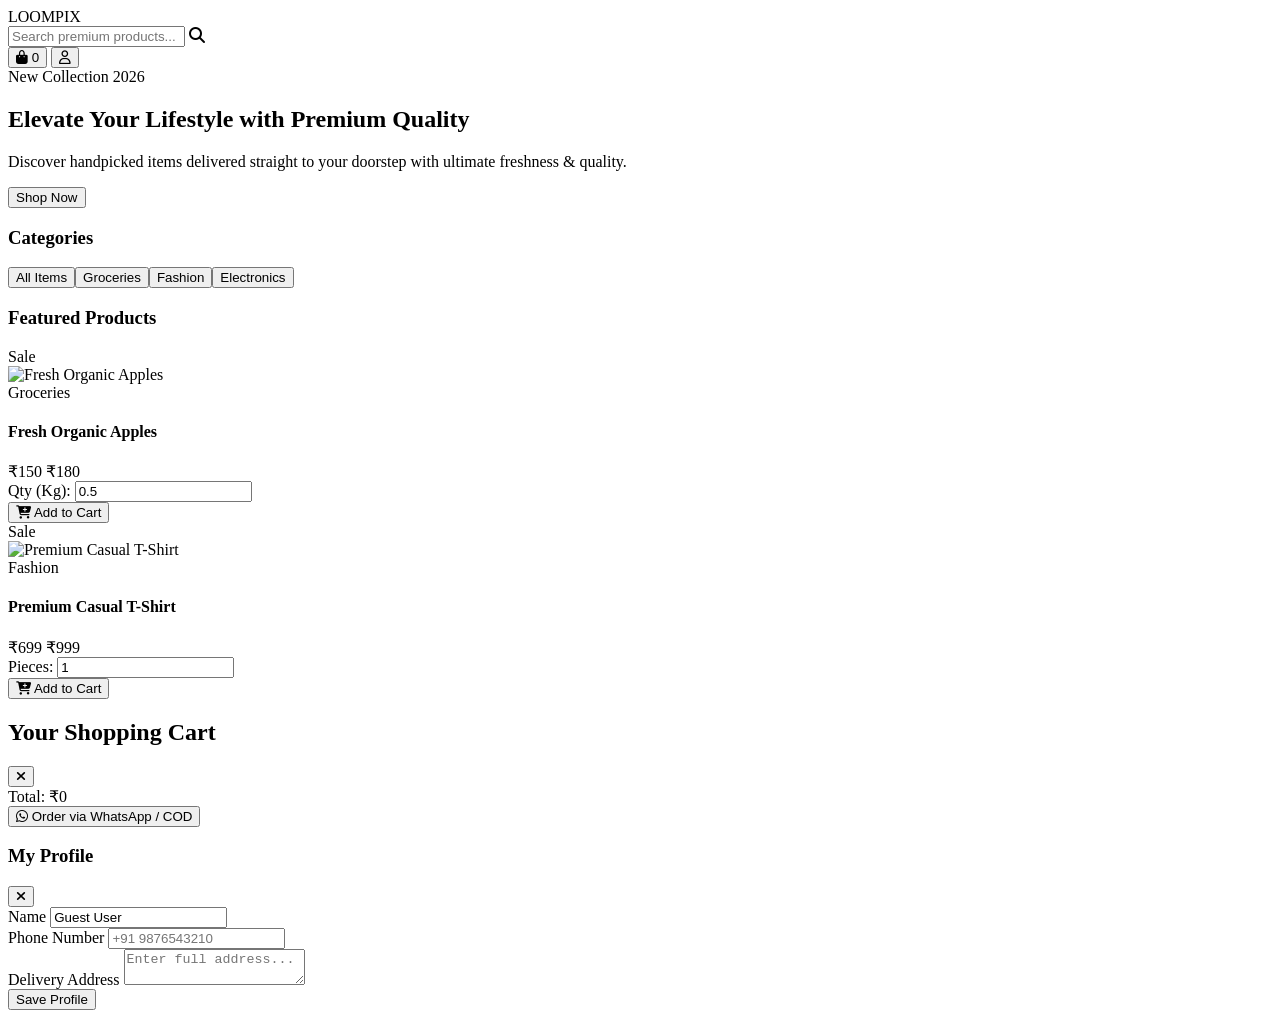
==== commit 6240df23: "Update index.html" ====
--- a/index.html
+++ b/index.html
@@ -1,303 +1,318 @@
 <!DOCTYPE html>
-<html lang="ml">
+<html lang="en">
 <head>
     <meta charset="UTF-8">
     <meta name="viewport" content="width=device-width, initial-scale=1.0">
-    <title>Fresh Store - Online Grocery</title>
+    <title>Loompix Store - Premium Shopping</title>
+    <!-- Tailwind CSS CDN -->
+    <script src="https://cdn.tailwindcss.com"></script>
+    <!-- FontAwesome Icons -->
     <link rel="stylesheet" href="https://cdnjs.cloudflare.com/ajax/libs/font-awesome/6.4.0/css/all.min.css">
-    <style>
-        :root {
-            --primary: #059669;
-            --bg: #f8fafc;
-            --card: #ffffff;
-            --text: #0f172a;
-            --subtext: #64748b;
-            --danger: #ef4444;
-        }
-
-        * { margin: 0; padding: 0; box-sizing: border-box; font-family: 'Segoe UI', sans-serif; }
-        body { background-color: #020617; display: flex; justify-content: center; align-items: center; min-height: 100vh; }
-
-        .app-container {
-            width: 100%; max-width: 430px; height: 880px; background-color: var(--bg);
-            border-radius: 35px; box-shadow: 0 25px 50px -12px rgba(0, 0, 0, 0.7);
-            overflow: hidden; position: relative; display: flex; flex-direction: column;
-            border: 8px solid #1e293b;
-        }
-
-        .header { background: #fff; padding: 15px 20px; display: flex; justify-content: space-between; align-items: center; border-bottom: 1px solid #e2e8f0; }
-        .screen { display: none; flex: 1; overflow-y: auto; padding: 15px; padding-bottom: 90px; }
-        .screen.active { display: block; }
-
-        .bottom-nav { position: absolute; bottom: 0; width: 100%; height: 70px; background: #ffffff; display: flex; justify-content: space-around; align-items: center; border-top: 1px solid #e2e8f0; }
-        .nav-item { display: flex; flex-direction: column; align-items: center; color: var(--subtext); font-size: 11px; cursor: pointer; }
-        .nav-item.active { color: var(--primary); font-weight: bold; }
-        .nav-item i { font-size: 18px; margin-bottom: 3px; }
-
-        .search-box { background: #fff; padding: 10px 15px; border-radius: 12px; display: flex; gap: 10px; border: 1px solid #e2e8f0; margin-bottom: 15px; }
-        .search-box input { border: none; outline: none; width: 100%; }
-
-        .category-scroll { display: flex; gap: 10px; overflow-x: auto; padding-bottom: 10px; margin-bottom: 15px; }
-        .cat-chip { background: #fff; padding: 8px 16px; border-radius: 20px; white-space: nowrap; font-size: 12px; font-weight: 600; cursor: pointer; border: 1px solid #e2e8f0; }
-        .cat-chip.active { background: var(--primary); color: white; border-color: var(--primary); }
-
-        .products-grid { display: grid; grid-template-columns: repeat(2, 1fr); gap: 12px; }
-        .product-card { background: #fff; border-radius: 15px; padding: 12px; border: 1px solid #e2e8f0; display: flex; flex-direction: column; justify-content: space-between; }
-        .product-card img { width: 100%; height: 100px; object-fit: contain; margin-bottom: 8px; }
-        
-        .stock-tag { font-size: 10px; font-weight: bold; padding: 2px 6px; border-radius: 4px; display: inline-block; margin-top: 3px; }
-        .in-stock { background: #d1fae5; color: #047857; }
-        .out-stock { background: #fee2e2; color: #b91c1c; }
-
-        .btn-add { background: var(--primary); color: white; border: none; padding: 8px; border-radius: 8px; width: 100%; font-weight: bold; margin-top: 8px; cursor: pointer; }
-        .btn-add:disabled { background: #cbd5e1; cursor: not-allowed; }
-
-        .cart-item { background: #fff; padding: 12px; border-radius: 12px; display: flex; align-items: center; gap: 12px; margin-bottom: 10px; border: 1px solid #e2e8f0; }
-        .qty-btn { background: #f1f5f9; border: none; width: 25px; height: 25px; border-radius: 5px; font-weight: bold; cursor: pointer; }
-        
-        .pay-banner { background: #eff6ff; border: 1px solid #bfdbfe; color: #1e40af; padding: 10px; border-radius: 10px; font-size: 12px; margin-bottom: 15px; }
-        .form-group { margin-bottom: 12px; }
-        .form-group label { display: block; font-size: 12px; font-weight: 600; margin-bottom: 5px; }
-        .form-group input { width: 100%; padding: 10px; border: 1px solid #cbd5e1; border-radius: 8px; outline: none; }
-        .btn-submit { background: var(--primary); color: white; border: none; padding: 12px; border-radius: 10px; width: 100%; font-weight: bold; cursor: pointer; }
-    </style>
+    <script>
+        tailwind.config = {
+            theme: {
+                extend: {
+                    colors: {
+                        brand: { 50: '#f0fdf4', 500: '#22c55e', 600: '#16a34a', 700: '#15803d' }
+                    }
+                }
+            }
+        }
+    </script>
 </head>
-<body>
-
-<div class="app-container">
-    <div class="header">
-        <div>
-            <small style="color: var(--subtext); font-size: 11px;">Welcome 👋</small>
-            <b id="user-display-name" style="display: block; font-size: 14px;">Guest User</b>
-        </div>
-        <i class="fas fa-user-circle" style="font-size: 24px; color: var(--primary); cursor: pointer;" onclick="showScreen('screen-login')"></i>
+<body class="bg-gray-50 text-gray-800 font-sans">
+
+    <!-- Header / Navbar -->
+    <header class="sticky top-0 z-50 bg-white/85 backdrop-blur-md shadow-sm border-b border-gray-100">
+        <div class="max-w-7xl mx-auto px-4 sm:px-6 lg:px-8 h-20 flex items-center justify-between">
+            <div class="flex items-center space-x-3">
+                <span class="text-2xl font-black tracking-tight text-gray-900 bg-gradient-to-r from-emerald-600 to-teal-600 bg-clip-text text-transparent">LOOMPIX</span>
+            </div>
+            
+            <!-- Search Bar -->
+            <div class="hidden md:flex flex-1 max-w-md mx-8">
+                <div class="relative w-full">
+                    <input type="text" id="searchInput" placeholder="Search premium products..." class="w-full pl-10 pr-4 py-2 bg-gray-100 border-none rounded-full text-sm focus:ring-2 focus:ring-emerald-500 focus:bg-white transition-all">
+                    <i class="fa-solid fa-search absolute left-4 top-3 text-gray-400 text-sm"></i>
+                </div>
+            </div>
+
+            <!-- Nav Actions -->
+            <div class="flex items-center space-x-5">
+                <button onclick="toggleCartModal()" class="relative p-2 text-gray-700 hover:text-emerald-600 transition-colors">
+                    <i class="fa-solid fa-bag-shopping text-xl"></i>
+                    <span id="cartBadge" class="absolute -top-1 -right-1 bg-emerald-600 text-white text-xs w-5 h-5 rounded-full flex items-center justify-center font-bold">0</span>
+                </button>
+                <button onclick="toggleProfileModal()" class="p-2 text-gray-700 hover:text-emerald-600 transition-colors">
+                    <i class="fa-regular fa-user text-xl"></i>
+                </button>
+            </div>
+        </div>
+    </header>
+
+    <!-- Hero Banner -->
+    <section class="max-w-7xl mx-auto px-4 sm:px-6 lg:px-8 py-8">
+        <div class="relative rounded-3xl overflow-hidden bg-gradient-to-r from-gray-900 to-emerald-950 text-white p-8 md:p-14 shadow-2xl">
+            <div class="max-w-xl">
+                <span class="bg-emerald-500/20 text-emerald-400 text-xs font-semibold px-3 py-1 rounded-full border border-emerald-500/30 uppercase tracking-wider">New Collection 2026</span>
+                <h1 class="text-3xl md:text-5xl font-extrabold mt-4 tracking-tight leading-tight">Elevate Your Lifestyle with Premium Quality</h1>
+                <p class="text-gray-300 mt-3 text-sm md:text-base">Discover handpicked items delivered straight to your doorstep with ultimate freshness & quality.</p>
+                <button onclick="document.getElementById('productsSection').scrollIntoView({behavior: 'smooth'})" class="mt-6 bg-emerald-500 hover:bg-emerald-600 text-white font-medium px-6 py-3 rounded-xl shadow-lg shadow-emerald-500/30 transition-all">Shop Now</button>
+            </div>
+        </div>
+    </section>
+
+    <!-- Categories Bar -->
+    <div class="max-w-7xl mx-auto px-4 sm:px-6 lg:px-8 py-4">
+        <h3 class="text-lg font-bold text-gray-900 mb-4">Categories</h3>
+        <div id="categoriesContainer" class="flex space-x-4 overflow-x-auto pb-2 scrollbar-hide">
+            <button onclick="filterCategory('All')" class="category-btn active px-5 py-2.5 rounded-full bg-emerald-600 text-white text-sm font-medium whitespace-nowrap shadow-sm transition-all">All Items</button>
+            <!-- Dynamic Categories will load here -->
+        </div>
     </div>
 
-    <!-- SHOP SCREEN -->
-    <div id="screen-home" class="screen active">
-        <div class="search-box">
-            <i class="fas fa-search" style="color: var(--subtext);"></i>
-            <input type="text" id="search-input" placeholder="Search products..." onkeyup="filterProducts()">
-        </div>
-
-        <div class="category-scroll" id="category-bar"></div>
-        <div class="products-grid" id="products-list"></div>
+    <!-- Products Grid Section -->
+    <section id="productsSection" class="max-w-7xl mx-auto px-4 sm:px-6 lg:px-8 py-8">
+        <h3 class="text-xl font-bold text-gray-900 mb-6">Featured Products</h3>
+        <div id="productsGrid" class="grid grid-cols-1 sm:grid-cols-2 lg:grid-cols-4 gap-6">
+            <!-- Dynamic Products will load here -->
+        </div>
+    </section>
+
+    <!-- Cart Modal / Drawer -->
+    <div id="cartModal" class="fixed inset-0 z-50 bg-black/50 backdrop-blur-sm hidden flex justify-end">
+        <div class="bg-white w-full max-w-md h-full shadow-2xl flex flex-col p-6 animate-slide-left">
+            <div class="flex items-center justify-between pb-4 border-b border-gray-100">
+                <h2 class="text-lg font-bold text-gray-900">Your Shopping Cart</h2>
+                <button onclick="toggleCartModal()" class="text-gray-400 hover:text-gray-600"><i class="fa-solid fa-xmark text-xl"></i></button>
+            </div>
+            <div id="cartItemsList" class="flex-1 overflow-y-auto py-4 space-y-4">
+                <!-- Cart Items -->
+            </div>
+            <div class="pt-4 border-t border-gray-100">
+                <div class="flex justify-between mb-4 font-bold text-lg">
+                    <span>Total:</span>
+                    <span id="cartTotalPrice" class="text-emerald-600">₹0</span>
+                </div>
+                <button onclick="checkoutWhatsApp()" class="w-full bg-emerald-600 hover:bg-emerald-700 text-white py-3.5 rounded-xl font-medium shadow-lg shadow-emerald-600/20 transition-all flex items-center justify-center space-x-2">
+                    <i class="fa-brands fa-whatsapp text-xl"></i>
+                    <span>Order via WhatsApp / COD</span>
+                </button>
+            </div>
+        </div>
     </div>
 
-    <!-- CART SCREEN -->
-    <div id="screen-cart" class="screen">
-        <h3 style="margin-bottom: 15px;">Shopping Cart</h3>
-        <div id="cart-items-container"></div>
-
-        <div id="cart-summary" style="display: none; background: #fff; padding: 15px; border-radius: 15px; border: 1px solid #e2e8f0; margin-top: 15px;">
-            <div style="display: flex; justify-content: space-between; margin-bottom: 8px; font-size: 13px;">
-                <span>Total Amount</span><b id="total-val">₹0</b>
-            </div>
-            <div class="pay-banner">
-                <i class="fas fa-lock"></i> <b>Online Payment Only</b> (COD Disabled)
-            </div>
-            <button class="btn-submit" onclick="processOnlinePayment()">Pay Online & Place Order</button>
+    <!-- Profile Modal -->
+    <div id="profileModal" class="fixed inset-0 z-50 bg-black/50 backdrop-blur-sm hidden flex items-center justify-center p-4">
+        <div class="bg-white w-full max-w-sm rounded-3xl p-6 shadow-2xl">
+            <div class="flex justify-between items-center mb-4">
+                <h3 class="text-lg font-bold">My Profile</h3>
+                <button onclick="toggleProfileModal()" class="text-gray-400"><i class="fa-solid fa-xmark text-lg"></i></button>
+            </div>
+            <div class="space-y-4">
+                <div>
+                    <label class="text-xs text-gray-500 font-medium">Name</label>
+                    <input type="text" id="userName" value="Guest User" class="w-full mt-1 p-2 bg-gray-100 rounded-lg text-sm border-none">
+                </div>
+                <div>
+                    <label class="text-xs text-gray-500 font-medium">Phone Number</label>
+                    <input type="text" id="userPhone" placeholder="+91 9876543210" class="w-full mt-1 p-2 bg-gray-100 rounded-lg text-sm border-none">
+                </div>
+                <div>
+                    <label class="text-xs text-gray-500 font-medium">Delivery Address</label>
+                    <textarea id="userAddress" placeholder="Enter full address..." class="w-full mt-1 p-2 bg-gray-100 rounded-lg text-sm border-none"></textarea>
+                </div>
+                <button onclick="saveProfile()" class="w-full bg-gray-900 text-white py-2.5 rounded-xl text-sm font-medium">Save Profile</button>
+            </div>
         </div>
     </div>
 
-    <!-- LOGIN SCREEN -->
-    <div id="screen-login" class="screen">
-        <div style="background: #fff; padding: 15px; border-radius: 15px; border: 1px solid #e2e8f0;">
-            <h3 style="margin-bottom: 10px;">Customer Registration</h3>
-            <div class="form-group">
-                <label>Name</label>
-                <input type="text" id="login-name">
-            </div>
-            <div class="form-group">
-                <label>Phone Number</label>
-                <input type="tel" id="login-phone">
-            </div>
-            <div class="form-group">
-                <label>Delivery Address</label>
-                <input type="text" id="login-address">
-            </div>
-            <button class="btn-submit" onclick="saveCustomerLogin()">Save Details</button>
-        </div>
-    </div>
-
-    <!-- BOTTOM NAV -->
-    <div class="bottom-nav">
-        <div class="nav-item active" onclick="showScreen('screen-home', this)"><i class="fas fa-store"></i><span>Shop</span></div>
-        <div class="nav-item" onclick="showScreen('screen-cart', this)"><i class="fas fa-shopping-basket"></i><span>Cart (<b id="cart-count">0</b>)</span></div>
-        <div class="nav-item" onclick="showScreen('screen-login', this)"><i class="fas fa-user"></i><span>Account</span></div>
-    </div>
-</div>
-
-<script>
-    let categories = JSON.parse(localStorage.getItem('fm_categories')) || ['All', 'Vegetables', 'Grocery', 'Fruits'];
-    let products = JSON.parse(localStorage.getItem('fm_products')) || [];
-    let cart = JSON.parse(localStorage.getItem('fm_cart')) || [];
-    let selectedCategory = 'All';
-
-    window.onload = function() {
-        checkUserLogin();
+    <!-- JavaScript for User Store Logic -->
+    <script>
+        // Sample Initial Data (Automatically synced with Admin panel storage)
+        let categories = JSON.parse(localStorage.getItem('store_categories')) || ["Groceries", "Fashion", "Electronics"];
+        let products = JSON.parse(localStorage.getItem('store_products')) || [
+            { id: 1, name: "Fresh Organic Apples", category: "Groceries", unitType: "kg", minQty: 0.5, price: 180, offerPrice: 150, image: "https://images.unsplash.com/photo-1560806887-1e4cd0b6cbd6?w=500" },
+            { id: 2, name: "Premium Casual T-Shirt", category: "Fashion", unitType: "piece", minQty: 1, price: 999, offerPrice: 699, image: "https://images.unsplash.com/photo-1521572267360-ee0c2909d518?w=500" }
+        ];
+        let cart = [];
+
+        function renderCategories() {
+            const container = document.getElementById('categoriesContainer');
+            let html = `<button onclick="filterCategory('All')" class="category-btn px-5 py-2.5 rounded-full bg-emerald-600 text-white text-sm font-medium whitespace-nowrap shadow-sm transition-all">All Items</button>`;
+            categories.forEach(cat => {
+                html += `<button onclick="filterCategory('${cat}')" class="category-btn px-5 py-2.5 rounded-full bg-white text-gray-700 border border-gray-200 text-sm font-medium whitespace-nowrap hover:bg-gray-100 transition-all">${cat}</button>`;
+            });
+            container.innerHTML = html;
+        }
+
+        function renderProducts(filter = 'All', search = '') {
+            const grid = document.getElementById('productsGrid');
+            let filtered = products.filter(p => {
+                let matchesCat = (filter === 'All' || p.category === filter);
+                let matchesSearch = p.name.toLowerCase().includes(search.toLowerCase());
+                return matchesCat && matchesSearch;
+            });
+
+            if(filtered.length === 0) {
+                grid.innerHTML = `<div class="col-span-full text-center py-12 text-gray-400">No products found.</div>`;
+                return;
+            }
+
+            let html = '';
+            filtered.forEach(p => {
+                let displayPrice = p.offerPrice ? p.offerPrice : p.price;
+                let discountBadge = p.offerPrice ? `<span class="absolute top-3 left-3 bg-red-500 text-white text-xs font-bold px-2.5 py-1 rounded-full shadow-md">Sale</span>` : '';
+                
+                let qtyOptions = '';
+                if(p.unitType === 'kg') {
+                    qtyOptions = `<div class="flex items-center space-x-2 my-3">
+                        <span class="text-xs text-gray-500">Qty (Kg):</span>
+                        <input type="number" id="qty_${p.id}" value="${p.minQty}" min="${p.minQty}" step="0.5" class="w-20 p-1.5 border rounded-lg text-center text-sm">
+                    </div>`;
+                } else {
+                    qtyOptions = `<div class="flex items-center space-x-2 my-3">
+                        <span class="text-xs text-gray-500">Pieces:</span>
+                        <input type="number" id="qty_${p.id}" value="${p.minQty || 1}" min="1" step="1" class="w-20 p-1.5 border rounded-lg text-center text-sm">
+                    </div>`;
+                }
+
+                html += `
+                    <div class="bg-white rounded-2xl p-4 shadow-sm border border-gray-100 flex flex-col justify-between relative hover:shadow-xl transition-all duration-300">
+                        ${discountBadge}
+                        <div class="h-48 rounded-xl overflow-hidden bg-gray-100 mb-4">
+                            <img src="${p.image}" alt="${p.name}" class="w-full h-full object-cover">
+                        </div>
+                        <div>
+                            <span class="text-xs text-emerald-600 font-semibold uppercase tracking-wider">${p.category}</span>
+                            <h4 class="font-bold text-gray-900 mt-1">${p.name}</h4>
+                            <div class="flex items-center space-x-2 mt-2">
+                                <span class="text-lg font-black text-gray-900">₹${displayPrice}</span>
+                                ${p.offerPrice ? `<span class="text-sm text-gray-400 line-through">₹${p.price}</span>` : ''}
+                            </div>
+                            ${qtyOptions}
+                        </div>
+                        <button onclick="addToCart(${p.id})" class="w-full bg-gray-900 hover:bg-emerald-600 text-white py-2.5 rounded-xl text-sm font-medium transition-colors flex items-center justify-center space-x-2">
+                            <i class="fa-solid fa-cart-plus"></i>
+                            <span>Add to Cart</span>
+                        </button>
+                    </div>
+                `;
+            });
+            grid.innerHTML = html;
+        }
+
+        function filterCategory(cat) {
+            document.querySelectorAll('.category-btn').forEach(btn => {
+                if(btn.textContent.includes(cat) || (cat === 'All' && btn.textContent === 'All Items')) {
+                    btn.className = "category-btn px-5 py-2.5 rounded-full bg-emerald-600 text-white text-sm font-medium whitespace-nowrap shadow-sm transition-all";
+                } else {
+                    btn.className = "category-btn px-5 py-2.5 rounded-full bg-white text-gray-700 border border-gray-200 text-sm font-medium whitespace-nowrap hover:bg-gray-100 transition-all";
+                }
+            });
+            renderProducts(cat, document.getElementById('searchInput').value);
+        }
+
+        document.getElementById('searchInput').addEventListener('input', (e) => {
+            renderProducts('All', e.target.value);
+        });
+
+        function addToCart(productId) {
+            let product = products.find(p => p.id === productId);
+            let qtyInput = document.getElementById(`qty_${productId}`);
+            let qty = parseFloat(qtyInput.value) || 1;
+            
+            let existing = cart.find(item => item.id === productId);
+            if(existing) {
+                existing.qty += qty;
+            } else {
+                cart.push({ ...product, qty });
+            }
+            updateCartUI();
+            toggleCartModal();
+        }
+
+        function updateCartUI() {
+            document.getElementById('cartBadge').innerText = cart.reduce((sum, item) => sum + 1, 0);
+            let list = document.getElementById('cartItemsList');
+            let totalPrice = 0;
+
+            if(cart.length === 0) {
+                list.innerHTML = `<p class="text-gray-400 text-center py-8">Your cart is empty.</p>`;
+                document.getElementById('cartTotalPrice').innerText = '₹0';
+                return;
+            }
+
+            let html = '';
+            cart.forEach((item, index) => {
+                let price = item.offerPrice ? item.offerPrice : item.price;
+                let itemTotal = price * item.qty;
+                totalPrice += itemTotal;
+
+                html += `
+                    flex items-center justify-between bg-gray-50 p-3 rounded-xl">
+                        <div class="flex items-center space-x-3">
+                            <img src="${item.image}" class="w-12 h-12 object-cover rounded-lg">
+                            <div>
+                                <h5 class="font-bold text-sm text-gray-900">${item.name}</h5>
+                                <p class="text-xs text-gray-500">Qty: ${item.qty} ${item.unitType}</p>
+                                <p class="text-xs font-bold text-emerald-600">₹${itemTotal.toFixed(2)}</p>
+                            </div>
+                        </div>
+                        <button onclick="removeFromCart(${index})" class="text-red-500 hover:text-red-700 text-sm"><i class="fa-solid fa-trash"></i></button>
+                    </div>
+                `;
+            });
+            list.innerHTML = html;
+            document.getElementById('cartTotalPrice').innerText = `₹${totalPrice.toFixed(2)}`;
+        }
+
+        function removeFromCart(index) {
+            cart.splice(index, 1);
+            updateCartUI();
+        }
+
+        function toggleCartModal() {
+            let modal = document.getElementById('cartModal');
+            modal.classList.toggle('hidden');
+        }
+
+        function toggleProfileModal() {
+            let modal = document.getElementById('profileModal');
+            modal.classList.toggle('hidden');
+        }
+
+        function saveProfile() {
+            alert('Profile saved successfully!');
+            toggleProfileModal();
+        }
+
+        function checkoutWhatsApp() {
+            if(cart.length === 0) {
+                alert('Cart is empty!');
+                return;
+            }
+            let name = document.getElementById('userName').value;
+            let phone = document.getElementById('userPhone').value;
+            let address = document.getElementById('userAddress').value;
+
+            let msg = `*New Order Received*%0A*Name:* ${name}%0A*Phone:* ${phone}%0A*Address:* ${address}%0A%0A*Items:*%0A`;
+            let total = 0;
+            cart.forEach(item => {
+                let price = item.offerPrice ? item.offerPrice : item.price;
+                msg += `- ${item.name} (${item.qty} ${item.unitType}) : ₹${price * item.qty}%0A`;
+                total += price * item.qty;
+            });
+            msg += `%0A*Total Amount: ₹${total}*`;
+
+            // Replace with your store owner WhatsApp number
+            let ownerPhone = "919876543210"; 
+            window.open(`https://wa.me/${ownerPhone}?text=${msg}`, '_blank');
+        }
+
+        // Initial Load
         renderCategories();
         renderProducts();
-        updateCartUI();
-    };
-
-    function showScreen(screenId, navEl) {
-        document.querySelectorAll('.screen').forEach(s => s.classList.remove('active'));
-        document.getElementById(screenId).classList.add('active');
-        if(navEl) {
-            document.querySelectorAll('.nav-item').forEach(n => n.classList.remove('active'));
-            navEl.classList.add('active');
-        }
-    }
-
-    function checkUserLogin() {
-        let user = JSON.parse(localStorage.getItem('fm_user'));
-        if(user && user.name) {
-            document.getElementById('user-display-name').innerText = user.name;
-            document.getElementById('login-name').value = user.name;
-            document.getElementById('login-phone').value = user.phone || '';
-            document.getElementById('login-address').value = user.address || '';
-        }
-    }
-
-    function saveCustomerLogin() {
-        let name = document.getElementById('login-name').value;
-        let phone = document.getElementById('login-phone').value;
-        let address = document.getElementById('login-address').value;
-        if(!name || !phone || !address) return alert('All details required.');
-
-        localStorage.setItem('fm_user', JSON.stringify({ name, phone, address }));
-        checkUserLogin();
-        alert('Details saved!');
-        showScreen('screen-home');
-    }
-
-    function renderCategories() {
-        categories = JSON.parse(localStorage.getItem('fm_categories')) || ['All', 'Vegetables', 'Grocery'];
-        const catContainer = document.getElementById('category-bar');
-        catContainer.innerHTML = '';
-        categories.forEach(cat => {
-            let activeClass = cat === selectedCategory ? 'active' : '';
-            catContainer.innerHTML += `<div class="cat-chip ${activeClass}" onclick="selectCategory('${cat}')">${cat}</div>`;
-        });
-    }
-
-    function selectCategory(cat) { selectedCategory = cat; renderCategories(); renderProducts(); }
-
-    function renderProducts() {
-        products = JSON.parse(localStorage.getItem('fm_products')) || [];
-        const grid = document.getElementById('products-list');
-        grid.innerHTML = '';
-
-        let filtered = products.filter(p => selectedCategory === 'All' || p.category === selectedCategory);
-        if(filtered.length === 0) {
-            grid.innerHTML = '<p style="grid-column: span 2; text-align:center; color:#64748b; padding: 20px;">No products available.</p>';
-            return;
-        }
-
-        filtered.forEach(p => {
-            let isOut = p.stock <= 0;
-            grid.innerHTML += `
-                <div class="product-card">
-                    <img src="${p.img || 'https://via.placeholder.com/100'}" alt="${p.name}">
-                    <div style="font-size:13px; font-weight:bold;">${p.name}</div>
-                    <div style="font-size:11px; color:#64748b;">${p.unit}</div>
-                    <div style="font-size:14px; font-weight:bold; color:#059669;">₹${p.price}</div>
-                    <div><span class="stock-tag ${isOut ? 'out-stock' : 'in-stock'}">${isOut ? 'Out of Stock' : 'Stock: ' + p.stock}</span></div>
-                    <button class="btn-add" onclick="addToCart(${p.id})" ${isOut ? 'disabled' : ''}>${isOut ? 'Unavailable' : 'Add to Cart'}</button>
-                </div>
-            `;
-        });
-    }
-
-    function filterProducts() {
-        let q = document.getElementById('search-input').value.toLowerCase();
-        document.querySelectorAll('.product-card').forEach((card, idx) => {
-            card.style.display = products[idx] && products[idx].name.toLowerCase().includes(q) ? 'flex' : 'none';
-        });
-    }
-
-    function addToCart(pId) {
-        let prod = products.find(p => p.id === pId);
-        if(!prod || prod.stock <= 0) return;
-        let item = cart.find(i => i.id === pId);
-        if(item) {
-            if(item.qty < prod.stock) item.qty++;
-            else alert('Stock limit reached!');
-        } else {
-            cart.push({ id: prod.id, name: prod.name, price: prod.price, unit: prod.unit, img: prod.img, qty: 1 });
-        }
-        saveCart();
-    }
-
-    function updateQty(pId, change) {
-        let item = cart.find(i => i.id === pId);
-        let prod = products.find(p => p.id === pId);
-        if(item) {
-            item.qty += change;
-            if(item.qty > prod.stock) item.qty = prod.stock;
-            if(item.qty <= 0) cart = cart.filter(i => i.id !== pId);
-        }
-        saveCart();
-    }
-
-    function saveCart() {
-        localStorage.setItem('fm_cart', JSON.stringify(cart));
-        updateCartUI();
-    }
-
-    function updateCartUI() {
-        const container = document.getElementById('cart-items-container');
-        const summary = document.getElementById('cart-summary');
-        container.innerHTML = '';
-        let total = 0, count = 0;
-
-        if(cart.length === 0) {
-            container.innerHTML = '<p style="text-align:center; color:#64748b; padding: 20px;">Cart is empty.</p>';
-            summary.style.display = 'none';
-            document.getElementById('cart-count').innerText = 0;
-            return;
-        }
-
-        cart.forEach(item => {
-            total += item.price * item.qty;
-            count += item.qty;
-            container.innerHTML += `
-                <div class="cart-item">
-                    <img src="${item.img}" width="40">
-                    <div style="flex:1;">
-                        <b>${item.name}</b><br><small>₹${item.price} / ${item.unit}</small>
-                    </div>
-                    <div>
-                        <button class="qty-btn" onclick="updateQty(${item.id}, -1)">-</button>
-                        <b style="margin:0 5px;">${item.qty}</b>
-                        <button class="qty-btn" onclick="updateQty(${item.id}, 1)">+</button>
-                    </div>
-                </div>
-            `;
-        });
-
-        document.getElementById('total-val').innerText = '₹' + total;
-        document.getElementById('cart-count').innerText = count;
-        summary.style.display = 'block';
-    }
-
-    function processOnlinePayment() {
-        let user = JSON.parse(localStorage.getItem('fm_user'));
-        if(!user || !user.name) return alert('Please complete your account login before checking out.');
-
-        products.forEach(p => {
-            let item = cart.find(c => c.id === p.id);
-            if(item) p.stock -= item.qty;
-        });
-
-        localStorage.setItem('fm_products', JSON.stringify(products));
-        alert(`Payment Successful! 🎉\n\nOrder placed for ${user.name}`);
-        cart = [];
-        saveCart();
-        renderProducts();
-        showScreen('screen-home');
-    }
-</script>
+    </script>
 </body>
 </html>
